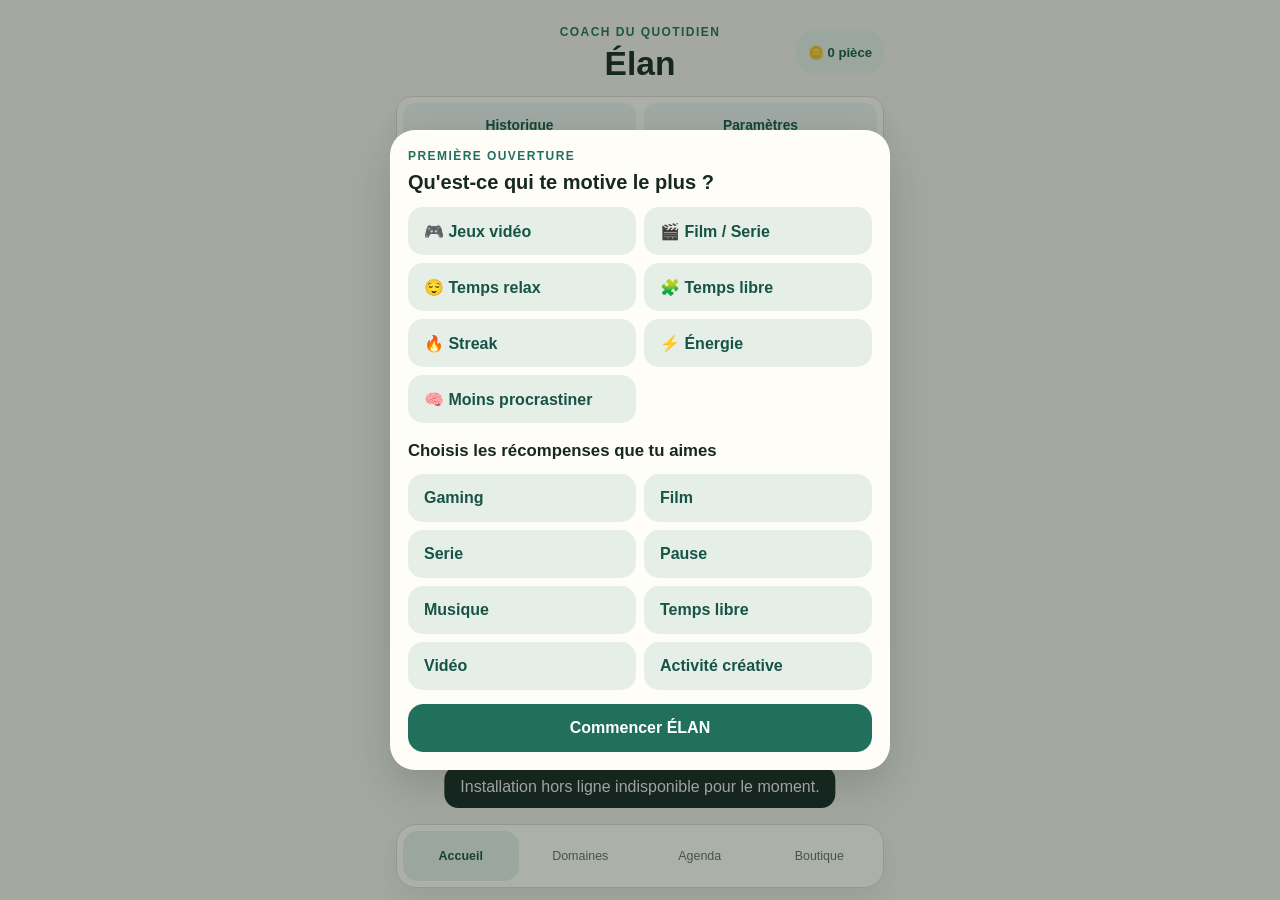
==== index.html @ 08c3e4e4 "Add files via upload" ====
﻿<!doctype html>
<html lang="fr-CA">
  <head>
    <meta charset="UTF-8">
    <meta name="viewport" content="width=device-width, initial-scale=1, viewport-fit=cover">
    <meta name="theme-color" content="#165446">
    <title>Élan - Coach du quotidien</title>
    <link rel="manifest" href="manifest.webmanifest">
    <link rel="icon" href="icons/icon.svg" type="image/svg+xml">
    <link rel="stylesheet" href="styles.css">
    <script defer src="app.js"></script>
  </head>
  <body>
    <div class="app-shell">
      <header class="topbar">
        <div class="topbar-main">
          <div class="topbar-brand">
            <p class="eyebrow">Coach du quotidien</p>
            <h1>Élan</h1>
          </div>
          <button class="calm-badge" id="header-coin-badge" aria-label="Solde de pièces — ouvrir la boutique" data-view-button="shop">
            <span id="header-coin-balance">🪙 0</span>
          </button>
        </div>
        <nav class="top-actions" aria-label="Barre supérieure">
          <button id="checkin-button" class="top-action-button" type="button" aria-controls="checkin-panel" aria-expanded="false" onclick="if (window.elanOpenHistory) { window.elanOpenHistory(event); } else { event.preventDefault(); document.getElementById('checkin-panel').classList.remove('hidden'); this.setAttribute('aria-expanded', 'true'); }">Historique</button>
          <button class="top-action-button" data-view-button="settings" type="button">Paramètres</button>
        </nav>
      </header>

      <main>
        <section id="view-home" class="view active" aria-labelledby="home-title">
          <article id="home-hero" class="hero action-hero">
            <p class="step">Accès rapide</p>
            <h2 id="home-title">Urgence mentale</h2>
            <button id="next-action" class="primary action-button">Urgence mentale</button>
            <button id="choose-domain-button" class="hero-link">Personnaliser doucement</button>
          </article>

          <article id="emergency-card" class="emergency-card hidden" aria-live="polite">
            <p class="step">Mode secours</p>
            <h2 id="emergency-action">Prends 3 grandes respirations</h2>
            <button id="emergency-done" class="primary action-button">C'est fait</button>
            <button id="emergency-other" class="text-button">Autre action</button>
          </article>

          <article id="domain-choice-card" class="domain-choice-card" aria-labelledby="domain-choice-title">
            <p class="step">Choix simple</p>
            <h2 id="domain-choice-title">Que veux-tu faire ?</h2>
            <p class="muted">Choisis un domaine</p>
            <div class="domain-choice-grid">
              <button data-open-domain="house">🏠 Maison</button>
              <button data-open-domain="training">🏃 Entraînement</button>
              <button data-open-domain="budget">💵 Budget</button>
            </div>
          </article>

          <article id="selected-domain-card" class="selected-domain-card hidden" aria-live="polite">
            <div class="card-header">
              <div>
                <p class="step">Missions</p>
                <h2 id="selected-domain-title">Domaine</h2>
              </div>
              <button id="close-selected-domain" class="domain-back-button" type="button">← Domaines</button>
            </div>
            <p id="selected-domain-subtitle" class="muted">Choisis une action.</p>

            <div id="selected-section" class="hidden">
              <p class="domain-section-label">✓ Objectifs sélectionnés</p>
              <div id="selected-domain-missions" class="task-list selected-missions-list"></div>
            </div>

            <div id="suggestions-section">
              <p class="domain-section-label" id="suggestions-label">💡 Suggestions</p>
              <div id="domain-suggestions" class="suggestions-list"></div>
              <p id="suggestions-empty-state" class="suggestions-empty hidden">Tous les objectifs sont sélectionnés !</p>
            </div>

            <button id="add-selected-goal" class="add-small hidden" type="button">+ Ajouter un objectif</button>
            <div id="goal-selection-inline" class="goal-selection-inline hidden" aria-live="polite">
              <p id="goal-selection-inline-summary" class="goal-selection-summary">0 objectif sélectionné</p>
              <button id="start-goal-queue-inline" class="primary" type="button">Commencer la série</button>
            </div>
            <div id="domain-completed-panel" class="domain-completed-panel hidden" aria-live="polite">
              <p class="domain-completed-icon" aria-hidden="true">✓</p>
              <p class="domain-completed-msg" id="domain-completed-msg">Bravo, domaine complété pour maintenant.</p>
              <div class="domain-completed-actions">
                <button id="domain-restart" class="secondary" type="button">Recommencer ce domaine</button>
                <button id="domain-change" class="primary" type="button">Choisir un autre domaine</button>
              </div>
            </div>
          </article>

          <article id="checkin-history-card" class="checkin-history-card hidden" aria-live="polite">
            <div class="card-header">
              <div>
                <p class="step">Check-ins</p>
                <h2>Petit fil de journée</h2>
              </div>
              <span id="checkin-stats" class="small-muted">0 aujourd'hui</span>
            </div>
            <div id="checkin-history" class="checkin-history"></div>
          </article>
        </section>

        <section id="view-domains" class="view" aria-labelledby="domains-title">
          <div class="section-heading">
            <p class="step">Domaines</p>
            <h2 id="domains-title">Choisis ton besoin</h2>
          </div>
          <div class="domain-grid">
            <button type="button" class="domain-tile domain-house" data-open-domain="house" aria-controls="domain-house"><strong>Maison</strong><span>Soulagement</span><em id="count-house">À commencer</em><span class="domain-meter"><i id="progress-house"></i></span></button>
            <button type="button" class="domain-tile domain-training" data-open-domain="training" aria-controls="domain-training"><strong>Entraînement</strong><span>Séance guidée</span><em>Type + niveau</em><span class="domain-meter"><i></i></span></button>
            <button type="button" class="domain-tile domain-budget" data-open-domain="budget" aria-controls="domain-budget"><strong>Budget</strong><span>Prévision simple</span><em>Agenda financier</em><span class="domain-meter"><i></i></span></button>
          </div>

          <article id="domain-house" class="card domain-panel domain-immersive domain-immersive-house hidden">
            <div class="card-header immersive-header"><h2>🏠 Maison</h2><button class="text-button" data-close-domain>Accueil</button></div>
            <section class="house-hero" aria-labelledby="house-hero-title">
              <p class="step">Coach d'entretien</p>
              <h3 id="house-hero-title">Choisis une pièce</h3>
            </section>
            <section id="house-quick-mission" class="house-quick-mission" aria-labelledby="house-quick-title">
              <div class="card-header compact-header">
                <div>
                  <p class="step">Raccourci</p>
                  <h3 id="house-quick-title">⚡ Mission rapide disponible</h3>
                </div>
                <strong id="house-quick-reward">+0</strong>
              </div>
              <div id="house-quick-list" class="house-quick-list"></div>
              <button id="house-start-quick" class="primary wide" type="button">Commencer</button>
            </section>
            <section id="house-room-overview">
              <p class="domain-section-label">Pièces</p>
              <div id="house-room-grid" class="house-room-grid"></div>
            </section>
            <section id="house-room-detail" class="house-room-detail hidden" aria-live="polite">
              <div class="card-header">
                <div>
                  <p class="step">Pièce sélectionnée</p>
                  <h3 id="house-room-title">Cuisine</h3>
                </div>
                <button id="house-back-rooms" class="text-button domain-return-button" type="button">🏠 Maison</button>
              </div>
              <p class="domain-section-label">Disponibles maintenant</p>
              <div id="house-task-list" class="house-task-list"></div>
              <div id="house-selected-summary" class="house-selected-summary hidden">
                <p class="house-series-kicker">🎯 Série en préparation</p>
                <div id="house-selected-list" class="house-selected-list"></div>
                <p><strong id="house-selected-count">0 objectif sélectionné</strong></p>
                <p class="house-selected-details"><span id="house-selected-duration">⏱ 0 min</span><span id="house-selected-reward">💰 +0 jetons</span></p>
                <button id="house-start-selected" class="primary wide" type="button">Commencer la série</button>
              </div>
              <div id="house-completed-section" class="house-completed-section hidden">
                <p class="domain-section-label">Disponibles plus tard</p>
                <div id="house-completed-list" class="house-completed-list"></div>
              </div>
              <button id="open-house-task-form" class="secondary wide add-domain-action" type="button">+ Ajouter une tâche</button>
            </section>
            <section id="house-active-mission" class="house-active-mission hidden" aria-live="polite">
              <p id="house-active-step" class="step">Mission active</p>
              <h3 id="house-active-task-name">Faire la vaisselle</h3>
              <p id="house-active-task-room" class="small-muted">Cuisine</p>
              <p id="house-active-task-reward" class="house-active-reward">+5 jetons</p>
              <p id="house-active-task-meta" class="house-active-meta">⏱ 2 min · ⭐ Facile</p>
              <div class="house-mission-timer" aria-label="Timer de mission">
                <span id="house-timer-status">Mission en cours</span>
                <strong id="house-timer-display">02:00</strong>
                <i class="house-timer-track" aria-hidden="true"><b id="house-timer-progress"></b></i>
              </div>
              <div class="button-row">
                <button id="house-complete-task" class="primary" type="button">Terminé</button>
                <button id="house-skip-task" class="secondary" type="button">Passer</button>
                <button id="house-cancel-task" class="secondary" type="button">✕ Quitter la série</button>
              </div>
            </section>
          </article>

          <article id="domain-training" class="card domain-panel domain-immersive domain-immersive-training training-panel hidden">
            <div class="card-header immersive-header"><h2>💪 Entraînement</h2><button class="text-button" data-close-domain>Accueil</button></div>
            <section class="training-hero" aria-labelledby="training-hero-title">
              <p class="step">Coach sportif</p>
              <h3 id="training-hero-title">Que veux-tu améliorer aujourd'hui ?</h3>
            </section>

            <section class="training-fast-session" aria-labelledby="training-fast-title">
              <div class="card-header compact-header">
                <div>
                  <p class="step">Raccourci</p>
                  <h3 id="training-fast-title">⚡ Séance rapide</h3>
                </div>
                <strong>+5</strong>
              </div>
              <p><span>10 minutes</span><strong>+5 jetons</strong></p>
              <button id="training-start-fast" class="primary wide" type="button">Commencer</button>
            </section>

            <section id="training-overview" class="training-overview" aria-labelledby="training-overview-title">
              <p id="training-overview-title" class="domain-section-label">Choix principal</p>
              <div id="training-type-cards" class="training-type-cards"></div>
            </section>

            <div id="training-quick-builder" class="training-builder hidden">
              <div class="training-control">
                <div class="card-header compact-header">
                  <div>
                    <p class="domain-section-label">Niveau</p>
                    <h3 id="training-selected-type-title">Cardio</h3>
                  </div>
                  <button id="training-back-overview" class="text-button domain-return-button" type="button">💪 Entraînement</button>
                </div>
                <div class="training-choice-row training-level-cards" role="group" aria-label="Niveau d'entraînement">
                  <button type="button" data-training-level="beginner">🟢 Débutant</button>
                  <button type="button" data-training-level="intermediate">🟡 Intermédiaire</button>
                  <button type="button" data-training-level="advanced">🔴 Avancé</button>
                </div>
              </div>
            </div>

            <section id="training-custom-builder" class="training-custom-builder hidden" aria-labelledby="training-custom-title">
              <p id="training-custom-title" class="domain-section-label">Ton programme</p>
              <div class="training-custom-form">
                <input id="training-custom-name" type="text" placeholder="Nom de l'exercice" autocomplete="off">
                <input id="training-custom-amount" type="text" placeholder="Ex. 10 répétitions ou 45 s" autocomplete="off">
                <button id="add-training-exercise" class="secondary" type="button">Ajouter</button>
              </div>
              <ol id="training-custom-list" class="training-custom-list"></ol>
              <p class="small-muted">Ajoute au moins un exercice. L'ordre de la liste sera l'ordre de ta séance.</p>
            </section>

            <section id="training-program-card" class="training-program-card" aria-labelledby="training-program-title">
              <div class="card-header">
                <div>
                  <p class="step">Programme</p>
                  <h3 id="training-program-title">Cardio débutant</h3>
                </div>
                <span id="training-intensity" class="training-badge">Douce</span>
              </div>
              <section id="training-active-step" class="training-active-step hidden" aria-live="polite" tabindex="-1">
                <p id="training-step-count" class="goal-queue-active-step">Exercice 1/3</p>
                <h4 id="training-current-step">Marche tranquille</h4>
                <p id="training-remaining-steps" class="training-remaining-steps">Étapes restantes : 2</p>
                <div id="training-step-timer" class="training-step-timer hidden" aria-live="polite">
                  <span>Temps restant :</span>
                  <strong id="training-timer-display">00:00</strong>
                  <p id="training-timer-status" class="small-muted"></p>
                </div>
                <p id="training-current-amount" class="training-current-amount">5 min</p>
                <div class="training-progress-track" aria-hidden="true"><i id="training-progress-fill"></i></div>
                <div class="training-session-actions">
                  <button id="complete-training-step" class="primary" type="button">Terminé</button>
                  <button id="skip-training-step" class="secondary" type="button">Passer</button>
                  <button id="stop-training-session" class="secondary" type="button">✕ Quitter la séance</button>
                </div>
              </section>
              <section id="training-countdown-screen" class="training-countdown-screen hidden" aria-live="assertive">
                <p id="training-countdown-step" class="goal-queue-active-step">Exercice 1/3</p>
                <h4 id="training-countdown-name">Exercice</h4>
                <p id="training-countdown-amount" class="training-current-amount">30 secondes</p>
                <div id="training-countdown-motion" class="training-motion training-motion-cardio" aria-hidden="true">
                  <span id="training-countdown-icon" class="training-motion-icon">⚡</span>
                </div>
                <strong id="training-countdown-display">3</strong>
              </section>
              <div id="training-session-status" class="training-session-status hidden" aria-live="polite">Séance lancée. Une étape à la fois.</div>
              <ul id="training-steps" class="training-steps"></ul>
              <div class="training-meta">
                <p><span>Durée estimée</span><strong id="training-duration">10-12 min</strong></p>
                <p><span>Intensité</span><strong id="training-intensity-text">Douce</strong></p>
              </div>
              <p id="training-note" class="small-muted">Commence petit. Tu peux ralentir ou arrêter si ton corps te le demande.</p>
              <section id="training-complete-panel" class="training-complete-panel hidden" aria-live="polite" aria-modal="true" role="dialog" tabindex="-1">
                <div class="training-complete-card">
                  <p class="domain-completed-icon training-complete-icon" aria-hidden="true">🎉</p>
                  <h4>Séance terminée</h4>
                  <p id="training-complete-program" class="small-muted">Programme</p>
                  <div id="training-complete-reward" class="training-complete-reward" aria-label="Jetons gagnés"></div>
                  <div class="button-row training-complete-actions">
                    <button id="training-complete-continue" class="primary" type="button">Continuer</button>
                    <button id="training-complete-shop" class="secondary" type="button">Boutique</button>
                  </div>
                </div>
              </section>
              <div class="button-row">
                <button id="start-training-session" class="primary" type="button">Commencer</button>
                <button id="reset-training-session" class="secondary" type="button">Changer</button>
              </div>
            </section>
          </article>

          <article id="domain-budget" class="card domain-panel budget-panel hidden">
            <div class="card-header"><h2>Budget</h2><button class="text-button" data-close-domain type="button">Changer</button></div>
            <p class="muted">Planificateur financier relié à ton agenda.</p>

            <section class="budget-summary-grid" aria-label="Résumé du budget">
              <div class="budget-summary-card">
                <span>Entrées prévues ce mois-ci</span>
                <strong id="budget-month-income">0 $</strong>
              </div>
              <div class="budget-summary-card">
                <span>Sorties prévues ce mois-ci</span>
                <strong id="budget-month-payments">0 $</strong>
              </div>
              <div class="budget-summary-card">
                <span>Événements à venir</span>
                <strong id="budget-upcoming-count">0</strong>
              </div>
            </section>

            <section class="budget-section">
              <div class="card-header compact-header">
                <h3>Revenus prévus</h3>
              </div>
              <div class="budget-form">
                <input id="budget-income-name" type="text" maxlength="60" placeholder="Nom du revenu">
                <input id="budget-income-amount" type="number" min="0" step="0.01" inputmode="decimal" placeholder="Montant">
                <input id="budget-income-date" type="date">
                <select id="budget-income-repeat" aria-label="Récurrence du revenu">
                  <option value="">Unique</option>
                  <option value="weekly">Hebdomadaire</option>
                  <option value="biweekly">Aux 2 semaines</option>
                  <option value="monthly">Mensuel</option>
                </select>
                <button id="budget-add-income" class="primary" type="button">Ajouter revenu</button>
              </div>
              <div id="budget-income-list" class="budget-list"></div>
            </section>

            <section class="budget-section">
              <div class="card-header compact-header">
                <h3>Paiements prévus</h3>
              </div>
              <div class="budget-form">
                <input id="budget-payment-name" type="text" maxlength="60" placeholder="Nom du paiement">
                <input id="budget-payment-amount" type="number" min="0" step="0.01" inputmode="decimal" placeholder="Montant">
                <input id="budget-payment-date" type="date">
                <select id="budget-payment-repeat" aria-label="Récurrence du paiement">
                  <option value="">Unique</option>
                  <option value="weekly">Hebdomadaire</option>
                  <option value="biweekly">Aux 2 semaines</option>
                  <option value="monthly">Mensuel</option>
                </select>
                <button id="budget-add-payment" class="primary" type="button">Ajouter paiement</button>
              </div>
              <div id="budget-payment-list" class="budget-list"></div>
            </section>

            <section class="budget-section">
              <div class="card-header compact-header">
                <h3>Objectifs financiers</h3>
                <span class="small-muted">Future évolution</span>
              </div>
            </section>

            <section class="budget-section">
              <div class="card-header compact-header">
                <h3>À venir</h3>
                <span class="small-muted">30 prochains jours</span>
              </div>
              <div id="budget-upcoming-list" class="budget-list"></div>
            </section>
          </article>

        </section>

        <section id="view-agenda" class="view" aria-labelledby="agenda-title">
          <div class="section-heading">
            <p class="step">Calendrier doux</p>
            <h2 id="agenda-title">Agenda</h2>
          </div>

          <article class="card agenda-month-card">
            <div class="card-header">
              <div>
                <p class="step">Mois</p>
                <h2 id="agenda-month-label">Ce mois-ci</h2>
              </div>
              <button id="agenda-today" class="secondary" type="button">Aujourd'hui</button>
            </div>
            <div class="agenda-month-controls">
              <button id="agenda-prev-month" class="text-button" type="button">Mois avant</button>
              <input id="agenda-date" type="date">
              <button id="agenda-next-month" class="text-button" type="button">Mois après</button>
            </div>
            <div class="agenda-weekdays" aria-hidden="true">
              <span>L</span><span>M</span><span>M</span><span>J</span><span>V</span><span>S</span><span>D</span>
            </div>
            <div id="agenda-calendar" class="agenda-calendar" aria-label="Calendrier du mois"></div>
          </article>

          <article class="card">
            <div class="card-header">
              <div>
                <p class="step">Planification</p>
                <h2 id="agenda-planning-title">Aujourd'hui</h2>
              </div>
              <span id="agenda-planning-count" class="small-muted">0 événement</span>
            </div>
            <div class="agenda-view-tabs" role="tablist" aria-label="Vue agenda">
              <button class="agenda-view-tab" type="button" data-agenda-view="today">Aujourd'hui</button>
              <button class="agenda-view-tab" type="button" data-agenda-view="week">Semaine</button>
              <button class="agenda-view-tab" type="button" data-agenda-view="next30">30 prochains jours</button>
            </div>
            <div id="agenda-planning-list" class="agenda-planning-list"></div>
          </article>

          <article id="agenda-form-card" class="card agenda-card hidden">
            <div class="card-header">
              <h2>Ajouter</h2>
              <button id="close-agenda-form" class="text-button" type="button">Fermer</button>
            </div>
            <p class="small-muted">Une chose claire suffit.</p>
            <div class="agenda-form">
              <label>
                Type
                <select id="agenda-type">
                  <option value="Finance">Finance</option>
                </select>
              </label>
              <label>
                Titre
                <input id="agenda-text" type="text" maxlength="90" placeholder="Ex.: paiement, paie, assurance">
              </label>
              <label>
                Heure optionnelle
                <input id="agenda-time" type="time">
              </label>
              <label>
                Rappel
                <select id="agenda-reminder">
                  <option value="none">Aucun rappel</option>
                  <option value="0">À l'heure exacte</option>
                  <option value="5">5 minutes avant</option>
                  <option value="15">15 minutes avant</option>
                  <option value="30">30 minutes avant</option>
                  <option value="60">1 heure avant</option>
                </select>
              </label>
              <label>
                Récurrence
                <select id="agenda-repeat">
                  <option value="">Unique</option>
                  <option value="weekly">Hebdomadaire</option>
                  <option value="biweekly">Aux 2 semaines</option>
                  <option value="monthly">Mensuel</option>
                </select>
              </label>
              <button id="save-agenda-item" class="primary wide" type="button">Ajouter à l'agenda</button>
            </div>
            <p class="small-muted">Les rappels fonctionnent quand ÉLAN reste ouvert.</p>
          </article>

          <button id="open-agenda-form" class="agenda-fab" type="button" aria-label="Ajouter un événement">+</button>
        </section>

        <section id="view-shop" class="view" aria-labelledby="shop-title">
          <div class="section-heading">
            <p class="step">Récompenses</p>
            <h2 id="shop-title">Boutique</h2>
          </div>
          <article class="card shop-balance-card">
            <p class="step">Monnaie virtuelle</p>
            <h2 id="coin-balance">0 pièces</h2>
            <p class="small-muted">Aucune dépense réelle. Tes pièces servent seulement à débloquer des pauses.</p>
          </article>

          <article id="active-reward-panel" class="card active-reward-card hidden">
            <p class="step">En cours</p>
            <h2 id="active-reward-name">—</h2>
            <p id="active-reward-time" class="active-reward-time">00:00</p>
            <button id="stop-active-reward" class="secondary wide" type="button">Terminer</button>
          </article>

          <article id="purchased-rewards-section" class="card hidden">
            <h2>Mes récompenses</h2>
            <p class="small-muted">Prêtes à utiliser quand tu veux.</p>
            <div id="purchased-rewards-list" class="shop-list"></div>
          </article>

          <article class="card">
            <h2>Boutique</h2>
            <p class="small-muted">Choisis une récompense qui te motive vraiment, sans nuire à ton budget.</p>
            <div id="shop-rewards" class="shop-list"></div>
          </article>

          <article class="card shop-add-card">
            <h2>Ajouter une récompense</h2>
            <p class="small-muted">Ex.: Pause, Vidéo, Activité créative.</p>
            <button id="open-shop-reward-form" class="secondary wide add-domain-action" type="button">+ Ajouter une récompense</button>
          </article>

          <section id="shop-reward-form-screen" class="domain-form-screen hidden" aria-live="polite" role="dialog" aria-modal="true" aria-labelledby="shop-reward-form-title" tabindex="-1">
            <article class="domain-form-card">
              <p class="step">Boutique</p>
              <h2 id="shop-reward-form-title">🎁 Nouvelle récompense</h2>
            <label class="idea-label">
              <span>Nom de la récompense</span>
              <input id="shop-reward-input" type="text" maxlength="80" placeholder="Ex.: café spécial">
            </label>
            <label class="idea-label">
              <span>Catégorie</span>
              <select id="shop-reward-category">
                <option value="Detente">Détente</option>
                <option value="Loisirs">Loisirs</option>
                <option value="Divertissement">Divertissement</option>
                <option value="Calme">Calme</option>
                <option value="Bonus">Bonus</option>
              </select>
            </label>
            <label class="idea-label">
              <span>Type</span>
              <select id="shop-reward-type">
                <option value="timer">Avec timer</option>
                <option value="free">Libre</option>
              </select>
            </label>
            <label class="idea-label">
              <span>Durée</span>
              <input id="shop-reward-minutes" type="number" min="1" max="180" value="20">
            </label>
            <label class="idea-label">
              <span>Coût en jetons</span>
              <input id="shop-reward-cost" type="number" min="1" max="500" value="20">
            </label>
              <div class="domain-form-actions">
                <button id="save-shop-reward" class="primary wide" type="button">Ajouter</button>
                <button id="cancel-shop-reward-form" class="secondary wide" type="button">Annuler</button>
              </div>
            </article>
          </section>
        </section>

        <section id="view-settings" class="view" aria-labelledby="settings-title">
          <div class="section-heading">
            <p class="step">Paramètres</p>
            <h2 id="settings-title">Réglages simples</h2>
          </div>
          <article class="card">
            <h2>Notifications</h2>
            <p id="notification-status" class="status-box">Notifications non vérifiées.</p>
            <label class="switch-line">
              <input id="notify-important" type="checkbox">
              <span>Rappels importants</span>
            </label>
            <label class="switch-line">
              <input id="notify-summary" type="checkbox">
              <span>Résumé quotidien</span>
            </label>
            <div class="button-row">
              <button id="enable-notifications" class="primary">Autoriser</button>
              <button id="test-notification" class="secondary">Tester</button>
            </div>
            <p class="small-muted">Les rappels fonctionnent quand ÉLAN reste ouvert.</p>
          </article>

          <article class="card">
            <h2>Installation</h2>
            <p id="install-status" class="status-box">Vérification de l'installation.</p>
            <button id="settings-install-button" class="secondary wide">Ajouter ÉLAN à l'écran d'accueil</button>
            <p id="install-help" class="small-muted">Si le bouton ne fonctionne pas, ouvre le menu Chrome ⋮ puis choisis “Ajouter à l'écran d'accueil”.</p>
          </article>

          <article class="card">
            <h2>Suggestions & idées</h2>
            <p class="small-muted">Idées, commentaires, bugs ou suggestions. Aucun point ici.</p>
            <label class="idea-label">
              <span>Écrire une note</span>
              <textarea id="ideas-input" rows="4" maxlength="500" placeholder="Ex.: ce qui bloque, ce qui aide, une idée à tester"></textarea>
            </label>
            <button id="save-idea" class="secondary wide">Garder cette idée</button>
            <div id="ideas-list" class="idea-list hidden"></div>
          </article>

          <article class="card">
            <h2>Recompenses</h2>
            <p class="small-muted">Ajoute ce qui te fait du bien. Pas d'achat, pas de pression.</p>
            <label class="idea-label">
              <span>Nouvelle recompense</span>
              <input id="reward-input" type="text" maxlength="80" placeholder="Ex.: Musique, Pause, Serie">
            </label>
            <button id="save-reward" class="secondary wide">Ajouter une recompense</button>
            <div id="rewards-list" class="idea-list hidden"></div>
          </article>

          <article class="card version-card">
            <h2>À propos</h2>
            <p class="version-line">
              <strong id="app-version">Version : v0.12.1</strong>
              <span id="app-updated" class="muted">Dernière mise à jour : 2026-05-27</span>
            </p>
            <p class="small-muted version-heading">Nouveautés</p>
            <ul id="app-changes" class="version-changes">
              <li>Domaine Travail retire</li>
            </ul>
          </article>

          <article class="card">
            <button id="reset-data" class="danger-button">Effacer mes données locales</button>
          </article>
        </section>
      </main>

      <nav class="bottom-nav" aria-label="Navigation principale">
        <button class="active" data-view-button="home">Accueil</button>
        <button data-view-button="domains">Domaines</button>
        <button data-view-button="agenda">Agenda</button>
        <button data-view-button="shop">Boutique</button>
      </nav>
    </div>
    <section id="checkin-panel" class="checkin-panel hidden" aria-live="polite">
      <article class="checkin-card">
        <div class="card-header">
          <div>
            <p class="step">Mes victoires</p>
            <h2>Historique</h2>
          </div>
          <button id="close-checkin" class="text-button" type="button">Fermer</button>
        </div>
        <div id="history-list" class="history-list"></div>
      </article>
    </section>
    <section id="goal-selection-dock" class="goal-selection-dock hidden" aria-live="polite">
      <p id="goal-selection-dock-summary" class="goal-selection-summary">0 objectif sélectionné</p>
      <button id="start-goal-queue" class="primary" type="button">Commencer la série</button>
    </section>
    <section id="goal-queue-active-bar" class="goal-queue-active-bar hidden" aria-live="polite">
      <div class="goal-queue-active-copy">
        <p id="goal-queue-active-step" class="goal-queue-active-step">Étape 1 / 1</p>
        <p id="goal-queue-active-label" class="goal-queue-active-label">Objectif</p>
        <div class="goal-queue-progress-track" aria-hidden="true"><i id="goal-queue-progress-fill"></i></div>
      </div>
      <div class="goal-queue-active-actions">
        <button id="skip-goal" class="secondary" type="button">Passer</button>
        <button id="stop-goal-queue" class="secondary" type="button">Arrêter</button>
      </div>
    </section>
    <section id="install-invite" class="install-invite hidden" aria-live="polite">
      <article class="install-card">
        <div>
          <p class="step">Installation</p>
          <h2>Veux-tu ajouter ÉLAN à ton écran d'accueil ?</h2>
          <p class="small-muted">Plus facile à ouvrir quand tu veux démarrer vite.</p>
        </div>
        <div class="button-row">
          <button id="install-yes" class="primary">Oui, ajouter</button>
          <button id="install-later" class="secondary">Pas maintenant</button>
        </div>
      </article>
    </section>
    <section id="onboarding" class="onboarding hidden" aria-labelledby="onboarding-title" role="dialog" aria-modal="true">
      <article class="onboarding-card">
        <p class="step">Première ouverture</p>
        <h2 id="onboarding-title">Qu'est-ce qui te motive le plus ?</h2>
        <div class="choice-grid" role="group" aria-label="Motivation principale">
          <button data-motivation="Jeux vidéo">🎮 Jeux vidéo</button>
          <button data-motivation="Film / Serie">🎬 Film / Serie</button>
          <button data-motivation="Temps relax">😌 Temps relax</button>
          <button data-motivation="Temps libre">🧩 Temps libre</button>
          <button data-motivation="Streak">🔥 Streak</button>
          <button data-motivation="Énergie">⚡ Énergie</button>
          <button data-motivation="Moins procrastiner">🧠 Moins procrastiner</button>
        </div>

        <h2 class="onboarding-subtitle">Choisis les récompenses que tu aimes</h2>
        <div class="reward-grid" role="group" aria-label="Récompenses préférées">
          <button data-reward="Gaming">Gaming</button>
          <button data-reward="Film">Film</button>
          <button data-reward="Serie">Serie</button>
          <button data-reward="Pause">Pause</button>
          <button data-reward="Musique">Musique</button>
          <button data-reward="Temps libre">Temps libre</button>
          <button data-reward="Vidéo">Vidéo</button>
          <button data-reward="Activité créative">Activité créative</button>
        </div>
        <button id="finish-onboarding" class="primary wide">Commencer ÉLAN</button>
      </article>
    </section>
    <section id="challenge-panel" class="challenge-panel hidden" aria-live="polite">
      <article class="challenge-card">
        <div>
          <p class="step">Défi en cours</p>
          <h2 id="challenge-title">Défi</h2>
        </div>
        <div id="challenge-progress" class="challenge-progress" aria-hidden="true">
          <strong id="challenge-time">08:00</strong>
        </div>
        <p id="challenge-message" class="small-muted">Choisis ta durée, puis démarre doucement.</p>
        <div id="challenge-durations" class="duration-grid" role="group" aria-label="Durée du défi"></div>
        <div class="button-row">
          <button id="start-challenge" class="primary">Je suis prêt</button>
          <button id="finish-challenge" class="primary hidden">Défi terminé</button>
          <button id="cancel-challenge" class="secondary">Annuler</button>
        </div>
      </article>
    </section>
    <section id="series-complete-overlay" class="series-complete-overlay hidden" aria-live="polite" role="dialog" aria-modal="true" aria-labelledby="series-complete-title">
      <article class="series-complete-card">
        <div class="series-complete-icon" aria-hidden="true">✓</div>
        <p class="step">Domaine terminé</p>
        <h2 id="series-complete-title">Bravo !</h2>
        <p id="series-complete-summary" class="series-complete-summary"></p>
        <div class="series-complete-coins" id="series-complete-coins" aria-label="Pièces gagnées"></div>
        <div class="button-row series-complete-actions">
          <button id="series-complete-close" class="primary" type="button">Continuer</button>
          <button id="series-complete-shop" class="secondary" type="button">Aller à la boutique</button>
          <button id="series-complete-finish" class="secondary" type="button">Terminer</button>
        </div>
      </article>
    </section>
    <section id="house-complete-modal" class="house-complete-modal hidden" aria-live="polite" role="dialog" aria-modal="true" aria-labelledby="house-complete-title" tabindex="-1">
      <article class="house-complete-card">
        <div class="house-complete-icon" aria-hidden="true">🎉</div>
        <h2 id="house-complete-title">Série terminée</h2>
        <p id="house-complete-task-name" class="house-complete-task-name">Objectifs complétés</p>
        <div id="house-complete-reward" class="house-complete-reward">+5 jetons gagnés</div>
        <button id="house-complete-continue" class="primary" type="button">Continuer</button>
      </article>
    </section>
    <section id="house-task-form-screen" class="domain-form-screen hidden" aria-live="polite" role="dialog" aria-modal="true" aria-labelledby="house-task-form-title" tabindex="-1">
      <article class="domain-form-card">
        <p class="step">Maison</p>
        <h2 id="house-task-form-title">🏠 Nouvelle tâche</h2>
        <label class="idea-label">
          <span>Nom de la tâche</span>
          <input id="house-task-name" type="text" maxlength="80" placeholder="Ex.: Nettoyer une tablette">
        </label>
        <label class="idea-label">
          <span>Pièce</span>
          <select id="house-task-room"></select>
        </label>
        <label class="idea-label">
          <span>Fréquence</span>
          <select id="house-task-frequency">
            <option value="1">Chaque jour</option>
            <option value="3">Tous les 3 jours</option>
            <option value="7">Chaque semaine</option>
            <option value="14">Aux 2 semaines</option>
            <option value="30">Chaque mois</option>
            <option value="60">Aux 2 mois</option>
          </select>
        </label>
        <label class="idea-label">
          <span>Récompense en jetons</span>
          <input id="house-task-reward" type="number" min="1" max="50" value="5">
        </label>
        <label class="idea-label">
          <span>Durée estimée</span>
          <input id="house-task-duration" type="number" min="1" max="180" value="5">
        </label>
        <div class="domain-form-actions">
          <button id="save-house-task" class="primary wide" type="button">Ajouter</button>
          <button id="cancel-house-task-form" class="secondary wide" type="button">Annuler</button>
        </div>
      </article>
    </section>
    <div id="toast" class="toast hidden" role="status" aria-live="polite"></div>
  </body>
</html>
---- styles.css ----
:root {
  --bg: #f4f1e9;
  --surface: #fffdf8;
  --soft: #e6eee8;
  --ink: #172721;
  --muted: #5f6d65;
  --brand: #165446;
  --brand-light: #21705e;
  --accent: #f4ae4a;
  --border: #ded8cd;
  --danger: #9a3e34;
  --shadow: 0 10px 28px rgba(23, 39, 33, 0.08);
  --bottom-nav-height: 66px;
  --goal-selection-dock-height: 66px;
  --goal-active-bar-height: 76px;
  --fixed-bar-gap: 12px;
  font-family: "Segoe UI", Arial, sans-serif;
}

* { box-sizing: border-box; }

body {
  background: var(--bg);
  color: var(--ink);
  margin: 0;
}

button, input, select { font: inherit; }

button {
  background: var(--surface);
  border: 1px solid var(--border);
  border-radius: 15px;
  color: var(--ink);
  cursor: pointer;
  min-height: 48px;
  padding: 12px 15px;
}

button:active { transform: scale(0.98); }

.app-shell {
  margin: 0 auto;
  max-width: 520px;
  min-height: 100dvh;
  padding: max(20px, env(safe-area-inset-top)) 16px calc(88px + env(safe-area-inset-bottom));
}

.topbar {
  display: grid;
  gap: 12px;
  margin-bottom: 18px;
}

.topbar-main {
  align-items: center;
  display: grid;
  grid-template-columns: 1fr auto 1fr;
  min-height: 64px;
}

.topbar-brand {
  grid-column: 2;
  text-align: center;
}

.top-actions {
  background: rgba(255, 253, 248, 0.94);
  border: 1px solid var(--border);
  border-radius: 16px;
  box-shadow: 0 8px 22px rgba(23, 39, 33, 0.06);
  display: grid;
  gap: 8px;
  grid-template-columns: repeat(2, minmax(0, 1fr));
  padding: 6px;
}

.top-action-button {
  background: rgba(230, 238, 232, 0.72);
  border: 0;
  border-radius: 12px;
  color: var(--brand);
  font-size: 0.86rem;
  font-weight: 700;
  line-height: 1.15;
  min-height: 46px;
  min-width: 0;
  padding: 10px 8px;
  text-align: center;
}

.top-action-button.active {
  background: var(--brand);
  color: white;
}

.eyebrow, .step {
  color: var(--brand-light);
  font-size: 0.75rem;
  font-weight: 700;
  letter-spacing: 0.12em;
  margin: 0 0 6px;
  text-transform: uppercase;
}

h1 {
  font-size: 2.1rem;
  line-height: 1;
  margin: 0;
}

h2 {
  font-size: 1.25rem;
  line-height: 1.25;
  margin: 0 0 12px;
}

p { line-height: 1.4; }
.muted, .small-muted { color: var(--muted); }
.small-muted { font-size: 0.9rem; }
.hidden { display: none !important; }

.calm-badge {
  align-items: center;
  background: var(--soft);
  border: none;
  border-radius: 18px;
  color: var(--brand);
  cursor: pointer;
  display: flex;
  font-size: .82rem;
  font-weight: 700;
  grid-column: 3;
  justify-self: end;
  min-height: 42px;
  padding: 8px 12px;
}

.view { display: none; }
.view.active { display: block; animation: appear 180ms ease; }

@keyframes appear {
  from { opacity: 0; transform: translateY(4px); }
  to { opacity: 1; transform: translateY(0); }
}

.hero {
  background: var(--brand);
  border-radius: 25px;
  color: white;
  margin-bottom: 14px;
  padding: 22px 18px;
}

.hero .step { color: #ffd181; }
.hero h2 { color: white; margin-bottom: 18px; }

.action-hero h2 {
  font-size: 1.38rem;
  margin-bottom: 18px;
}

.action-title {
  color: white;
  font-size: 1.2rem;
  font-weight: 700;
  margin: 0 0 6px;
}

.action-copy {
  color: #d6e6e0;
  margin: 0 0 17px;
}

.action-button {
  background: var(--accent);
  border-color: var(--accent);
  color: var(--ink);
  font-size: 1.04rem;
  min-height: 56px;
  width: 100%;
}

.hero-link {
  background: transparent;
  border: 0;
  color: #d6e6e0;
  font-size: .92rem;
  margin-top: 8px;
  min-height: 42px;
  width: 100%;
}

.domain-choice-card,
.selected-domain-card {
  --domain: var(--brand-light);
  --domain-soft: var(--soft);
  background: var(--surface);
  border: 1px solid var(--border);
  border-radius: 22px;
  box-shadow: 0 8px 22px rgba(23, 39, 33, 0.06);
  margin: 13px 0;
  padding: 17px;
}

.domain-choice-card h2 {
  margin-bottom: 4px;
}

.domain-choice-grid {
  display: grid;
  gap: 10px;
  grid-template-columns: 1fr 1fr;
  margin-top: 14px;
}

.domain-choice-grid button {
  align-items: center;
  background: var(--domain-soft);
  border-color: transparent;
  color: var(--ink);
  display: flex;
  font-size: .95rem;
  font-weight: 700;
  justify-content: flex-start;
  min-height: 58px;
  text-align: left;
}

.selected-domain-card {
  border-left: 5px solid var(--brand-light);
}

.emergency-card {
  background: linear-gradient(180deg, #fbfefe 0%, var(--surface) 100%);
  border: 1px solid #cddde5;
  border-radius: 24px;
  box-shadow: var(--shadow);
  margin: 13px 0;
  padding: 18px;
}

.emergency-card h2 {
  color: #253f52;
  font-size: 1.45rem;
  line-height: 1.25;
  margin-bottom: 16px;
}

.emergency-card .text-button {
  background: transparent;
  color: #4f6f8f;
  width: 100%;
}

.selected-domain-card .task-list {
  margin-top: 12px;
}

.selected-domain-card .task-list button {
  background: var(--soft);
  border-color: transparent;
  font-weight: 650;
}

.selected-domain-card .task-list button.selected,
.task-list button.selected {
  background: var(--brand);
  color: white;
}

.house-hero {
  background: linear-gradient(135deg, #eef7f2, #fff9e8);
  border: 1px solid var(--border);
  border-radius: 20px;
  margin-top: 12px;
  padding: 16px;
}

.house-hero h3 {
  color: var(--ink);
  font-size: 1.35rem;
  line-height: 1.2;
  margin: 4px 0 0;
}

.house-quick-mission {
  align-items: center;
  background: #fff9e8;
  border: 1px solid #eadfb8;
  border-radius: 16px;
  box-shadow: none;
  display: grid;
  gap: 8px;
  grid-template-columns: 1fr auto;
  margin-top: 10px;
  padding: 10px;
}

.house-quick-mission h3 {
  color: var(--ink);
  font-size: 0.92rem;
  line-height: 1.15;
  margin: 0;
}

#house-quick-reward {
  color: var(--brand);
  font-size: 0.78rem;
  max-width: 112px;
  text-align: right;
}

.house-quick-list {
  display: none;
}

.house-quick-mission .compact-header {
  margin: 0;
  min-width: 0;
}

.house-quick-mission .step {
  font-size: 0.68rem;
}

.house-quick-mission .primary {
  border-radius: 999px;
  font-size: 0.84rem;
  min-height: 38px;
  padding: 8px 12px;
  width: auto;
}

.house-quick-list p,
.house-completed-list p {
  align-items: center;
  background: var(--surface);
  border: 1px solid var(--border);
  border-radius: 12px;
  color: var(--ink);
  display: flex;
  justify-content: space-between;
  margin: 0;
  padding: 9px 10px;
}

.house-quick-list p span {
  display: grid;
  gap: 3px;
  min-width: 0;
}

.house-quick-list p em {
  color: var(--muted);
  font-size: 0.78rem;
  font-style: normal;
  font-weight: 800;
}

.house-completed-list p {
  align-items: center;
  background: var(--surface);
  border: 1px solid var(--border);
  border-radius: 12px;
  color: var(--ink);
  display: flex;
  justify-content: space-between;
  margin: 0;
  padding: 9px 10px;
}

.house-completed-list strong {
  color: var(--brand);
}

.house-completed-list span {
  display: grid;
  gap: 3px;
}

.house-completed-list em {
  color: var(--muted);
  font-size: 0.78rem;
  font-style: normal;
  font-weight: 700;
}

.house-room-detail h3,
.house-active-mission h3 {
  color: var(--ink);
  font-size: 1.1rem;
  margin: 0;
}

.house-progress-track,
.house-room-meter {
  background: rgba(22, 84, 70, 0.14);
  border-radius: 999px;
  display: block;
  height: 8px;
  overflow: hidden;
}

.house-progress-track {
  margin: 12px 0;
}

.house-progress-track i,
.house-room-meter b {
  background: var(--brand);
  border-radius: inherit;
  display: block;
  height: 100%;
  transition: width 220ms ease;
}

.house-stats {
  display: grid;
  gap: 8px;
  grid-template-columns: repeat(3, minmax(0, 1fr));
}

.house-stats p {
  background: var(--surface);
  border: 1px solid var(--border);
  border-radius: 12px;
  margin: 0;
  padding: 10px 8px;
}

.house-stats span {
  color: var(--muted);
  display: block;
  font-size: 0.74rem;
  line-height: 1.2;
}

.house-stats strong {
  color: var(--brand);
  display: block;
  font-size: 1.1rem;
  margin-top: 4px;
}

.house-room-grid {
  display: grid;
  gap: 12px;
  grid-template-columns: repeat(auto-fit, minmax(160px, 1fr));
  margin-top: 10px;
}

.house-room-card {
  align-items: flex-start;
  background: var(--surface);
  border: 1px solid var(--border);
  border-radius: 18px;
  box-shadow: 0 10px 24px rgba(25, 38, 32, 0.06);
  color: var(--ink);
  display: grid;
  gap: 4px;
  grid-template-rows: auto auto auto auto auto 1fr;
  height: 178px;
  min-height: 178px;
  overflow: hidden;
  padding: 15px;
  text-align: left;
}

.house-room-card:active {
  transform: scale(0.99);
}

.house-room-icon {
  font-size: 1.65rem;
  line-height: 1;
}

.house-room-card strong {
  font-size: 1.12rem;
  line-height: 1.12;
  min-width: 0;
  overflow: hidden;
  text-overflow: ellipsis;
  white-space: nowrap;
}

.house-room-card span:not(.house-room-icon) {
  color: var(--muted);
  font-size: 0.84rem;
  line-height: 1.18;
  min-width: 0;
  overflow: hidden;
  text-overflow: ellipsis;
  white-space: nowrap;
}

.house-room-card .house-room-season {
  color: var(--brand);
  font-weight: 900;
}

.house-room-meter {
  align-self: end;
  margin-top: 4px;
  width: 100%;
}

.house-room-detail,
.house-active-mission {
  background: var(--surface);
  border: 1px solid var(--border);
  border-radius: 18px;
  margin-top: 16px;
  padding: 14px;
}

.house-task-list {
  display: grid;
  gap: 12px;
  margin-top: 12px;
}

.house-mission-card {
  background: linear-gradient(155deg, #fffdf8 0%, #eef7f2 100%);
  border: 1px solid rgba(222, 216, 205, 0.9);
  border-radius: 22px;
  box-shadow: 0 14px 30px rgba(23, 39, 33, 0.08);
  color: var(--ink);
  cursor: pointer;
  display: grid;
  gap: 12px;
  padding: 15px;
  position: relative;
  text-align: left;
  transition: border-color 180ms ease, box-shadow 180ms ease, transform 180ms ease, background 180ms ease;
  width: 100%;
}

.house-mission-card:active {
  transform: scale(0.99);
}

.house-mission-card:focus-visible {
  outline: 3px solid rgba(33, 112, 94, 0.34);
  outline-offset: 3px;
}

.house-mission-card.selected {
  background: linear-gradient(155deg, #fff7dc 0%, #dff3eb 100%);
  border-color: var(--brand);
  box-shadow: 0 16px 34px rgba(33, 112, 94, 0.18);
}

.house-mission-card.selected .house-mission-icon {
  background: rgba(33, 112, 94, 0.15);
}

.house-mission-check {
  align-items: center;
  background: var(--brand);
  border-radius: 999px;
  color: white;
  display: inline-flex;
  font-size: 0.9rem;
  font-weight: 900;
  height: 28px;
  justify-content: center;
  opacity: 0;
  position: absolute;
  right: 12px;
  top: 12px;
  transform: scale(0.75);
  transition: opacity 180ms ease, transform 180ms ease;
  width: 28px;
}

.house-mission-card.selected .house-mission-check {
  opacity: 1;
  transform: scale(1);
}

.house-mission-copy {
  align-items: center;
  display: grid;
  gap: 12px;
  grid-template-columns: auto 1fr;
  min-width: 0;
}

.house-mission-icon {
  align-items: center;
  background: rgba(244, 174, 74, 0.18);
  border-radius: 18px;
  display: inline-flex;
  font-size: 1.7rem;
  height: 50px;
  justify-content: center;
  width: 50px;
}

.house-mission-copy strong {
  color: var(--ink);
  display: block;
  font-size: 1.08rem;
  line-height: 1.16;
}

.house-mission-copy em {
  color: var(--muted);
  display: block;
  font-size: 0.8rem;
  font-style: normal;
  font-weight: 700;
  margin-top: 3px;
}

.house-mission-reward {
  color: var(--brand);
  font-size: 0.98rem;
  font-weight: 900;
  margin: 0;
}

.house-mission-meta {
  display: grid;
  gap: 8px;
  grid-template-columns: repeat(2, minmax(0, 1fr));
}

.house-mission-meta span,
.house-active-meta {
  background: rgba(255, 255, 255, 0.74);
  border: 1px solid rgba(222, 216, 205, 0.9);
  border-radius: 999px;
  color: var(--ink);
  font-size: 0.84rem;
  font-weight: 850;
  min-width: 0;
  overflow: hidden;
  padding: 7px 9px;
  text-align: center;
  text-overflow: ellipsis;
  white-space: nowrap;
}

.house-active-meta {
  display: inline-flex;
  justify-content: center;
  margin: 8px auto 0;
  max-width: 100%;
}

.house-task-row {
  background: var(--soft);
  border: 1px solid var(--border);
  border-radius: 14px;
  display: grid;
  gap: 8px;
  padding: 8px;
}

.house-task-row.selected {
  background: #e9f5ef;
  border-color: var(--brand-light);
  box-shadow: inset 0 0 0 1px rgba(76, 125, 94, 0.18);
}

.house-task-button {
  align-items: center;
  background: transparent;
  border: 1px solid transparent;
  border-radius: 10px;
  color: var(--ink);
  display: flex;
  justify-content: space-between;
  min-height: 58px;
  padding: 8px;
  text-align: left;
}

.house-task-button:disabled {
  opacity: 0.58;
}

.house-task-button span {
  display: grid;
  gap: 3px;
}

.house-task-button strong {
  font-size: 0.98rem;
}

.house-task-button em {
  color: var(--muted);
  font-size: 0.78rem;
  font-style: normal;
}

.house-task-button b,
.house-active-reward {
  color: var(--brand);
  font-weight: 800;
}

.house-selected-summary {
  background: linear-gradient(155deg, var(--brand) 0%, #2f8d71 100%);
  border-radius: 20px;
  color: white;
  display: grid;
  gap: 12px;
  margin-top: 12px;
  padding: 14px;
  box-shadow: 0 16px 34px rgba(33, 112, 94, 0.2);
}

.house-selected-summary p {
  align-items: center;
  display: flex;
  justify-content: space-between;
  margin: 0;
}

.house-series-kicker {
  font-size: 1.02rem;
  font-weight: 900;
}

.house-selected-list {
  display: grid;
  gap: 7px;
}

.house-selected-list p {
  background: rgba(255, 255, 255, 0.14);
  border: 1px solid rgba(255, 255, 255, 0.18);
  border-radius: 12px;
  padding: 9px 10px;
}

.house-selected-list span {
  min-width: 0;
  overflow: hidden;
  text-overflow: ellipsis;
  white-space: nowrap;
}

.house-selected-list strong {
  font-size: 0.86rem;
}

.house-selected-summary .house-selected-details {
  gap: 8px;
}

.house-selected-summary .house-selected-details span {
  background: rgba(255, 255, 255, 0.16);
  border-radius: 999px;
  padding: 7px 10px;
}

.house-selected-summary span {
  font-weight: 800;
}

.house-active-mission {
  background: #eef7f2;
  border-color: var(--brand-light);
}

.house-active-mission .button-row {
  margin-top: 12px;
}

.house-active-mission.house-single-mission .button-row {
  grid-template-columns: repeat(2, minmax(0, 1fr));
}

.house-mission-timer {
  background: var(--surface);
  border: 1px solid var(--border);
  border-radius: 16px;
  display: grid;
  gap: 7px;
  margin-top: 12px;
  padding: 12px;
  text-align: center;
}

.house-mission-timer span {
  color: var(--muted);
  font-size: 0.8rem;
  font-weight: 700;
}

.house-mission-timer strong {
  color: var(--brand);
  font-size: 2rem;
  line-height: 1;
}

.house-timer-track {
  background: rgba(22, 84, 70, 0.14);
  border-radius: 999px;
  display: block;
  height: 8px;
  overflow: hidden;
}

.house-timer-track b {
  background: var(--brand);
  border-radius: inherit;
  display: block;
  height: 100%;
  transition: width 220ms ease;
  width: 100%;
}

.house-completed-section {
  margin-top: 14px;
}

.house-completed-list {
  display: grid;
  gap: 7px;
  margin-top: 8px;
}

.house-completed-list p {
  background: #eef7f2;
  border-color: var(--brand-light);
}

.house-complete-modal {
  align-items: center;
  animation: training-modal-fade 180ms ease both;
  background: rgba(23, 39, 33, 0.46);
  display: flex;
  inset: 0;
  justify-content: center;
  padding: 20px;
  position: fixed;
  text-align: center;
  z-index: 82;
}

.house-complete-card {
  animation: training-modal-pop 220ms cubic-bezier(0.34, 1.56, 0.64, 1) both;
  background: var(--surface);
  border: 1px solid rgba(76, 125, 94, 0.16);
  border-radius: 22px;
  box-shadow: 0 24px 70px rgba(23, 39, 33, 0.26);
  max-width: 350px;
  padding: 26px 20px 20px;
  width: min(100%, 350px);
}

.house-complete-icon {
  animation: training-check-pop 360ms 80ms cubic-bezier(0.34, 1.56, 0.64, 1) both;
  font-size: 2.2rem;
  line-height: 1;
  margin-bottom: 10px;
}

.house-complete-card h2 {
  color: var(--brand);
  font-size: 1.35rem;
  margin: 0 0 8px;
}

.house-complete-task-name {
  color: var(--ink);
  font-weight: 700;
  margin: 0 0 12px;
}

.house-complete-reward {
  background: linear-gradient(135deg, #f5ead2, #fffaf0);
  border: 1px solid #f0d9a8;
  border-radius: 16px;
  color: #6f4a17;
  display: inline-flex;
  font-weight: 800;
  margin-bottom: 18px;
  padding: 10px 14px;
}

.house-complete-card button {
  width: 100%;
}

.add-domain-action {
  border-radius: 18px;
  font-weight: 800;
  margin-top: 14px;
  min-height: 56px;
}

.shop-add-card {
  background: linear-gradient(155deg, #ffffff 0%, #fff6e8 100%);
}

.domain-form-screen {
  align-items: center;
  animation: training-modal-fade 180ms ease both;
  background: rgba(23, 39, 33, 0.48);
  display: flex;
  inset: 0;
  justify-content: center;
  padding: max(18px, env(safe-area-inset-top)) 16px max(18px, env(safe-area-inset-bottom));
  position: fixed;
  z-index: 88;
}

.domain-form-card {
  animation: domain-card-rise 220ms ease both;
  background:
    radial-gradient(circle at 12% 8%, rgba(244, 174, 74, 0.20), transparent 36%),
    linear-gradient(160deg, #fffdf8 0%, #eef7f2 100%);
  border: 1px solid rgba(222, 216, 205, 0.82);
  border-radius: 28px;
  box-shadow: 0 24px 70px rgba(23, 39, 33, 0.26);
  display: grid;
  gap: 12px;
  max-height: calc(100dvh - 34px);
  max-width: 420px;
  overflow: auto;
  padding: 22px;
  width: min(100%, 420px);
}

.domain-form-card h2 {
  color: var(--ink);
  font-size: 1.65rem;
  line-height: 1.12;
  margin: 0 0 4px;
}

.domain-form-card .idea-label {
  background: rgba(255, 255, 255, 0.72);
  border: 1px solid rgba(222, 216, 205, 0.78);
  border-radius: 18px;
  margin: 0;
  padding: 12px;
}

.domain-form-card input,
.domain-form-card select {
  border-radius: 14px;
  font-size: 1rem;
  min-height: 50px;
}

.domain-form-actions {
  display: grid;
  gap: 10px;
  margin-top: 4px;
}

.domain-form-actions button {
  border-radius: 18px;
  font-size: 1rem;
  font-weight: 800;
  min-height: 56px;
}

.add-small {
  background: transparent;
  border: 0;
  color: var(--muted);
  font-size: .82rem;
  font-weight: 600;
  min-height: 34px;
  padding: 2px;
}

.card {
  background: var(--surface);
  border: 1px solid var(--border);
  border-radius: 21px;
  box-shadow: var(--shadow);
  margin: 13px 0;
  padding: 17px;
}

.category-grid {
  display: grid;
  gap: 10px;
  grid-template-columns: 1fr 1fr;
}

.domain-grid {
  display: grid;
  gap: 10px;
  grid-template-columns: 1fr 1fr;
}

.category-button {
  background: rgba(255, 255, 255, 0.12);
  border-color: rgba(255, 255, 255, 0.25);
  color: white;
  font-weight: 650;
}

.domain-tile {
  --domain: var(--brand-light);
  --domain-soft: var(--soft);
  align-items: flex-start;
  border-left: 4px solid var(--domain);
  display: flex;
  flex-direction: column;
  gap: 4px;
  min-height: 78px;
  text-align: left;
}

.domain-tile strong { color: var(--domain); font-size: 1.05rem; }
.domain-tile span { color: var(--muted); font-size: 0.84rem; }
.domain-tile em {
  color: var(--domain);
  font-size: 0.76rem;
  font-style: normal;
  font-weight: 650;
}

.domain-house { --domain: #548069; --domain-soft: #e6f1eb; }
.domain-training { --domain: #516d91; --domain-soft: #e8eef6; }
.domain-budget { --domain: #6f7440; --domain-soft: #eef0d8; }
.domain-meter {
  background: var(--domain-soft);
  border-radius: 999px;
  display: block;
  height: 7px;
  margin-top: 6px;
  overflow: hidden;
  width: 100%;
}

.domain-meter i {
  background: var(--domain);
  border-radius: inherit;
  display: block;
  height: 100%;
  transition: width 180ms ease;
  width: 0;
}

.next-card .primary { margin-top: 8px; width: 100%; }

.training-panel {
  display: flex;
  flex-direction: column;
  gap: 14px;
}

.training-control {
  display: flex;
  flex-direction: column;
  gap: 8px;
}

.training-choice-row {
  display: grid;
  gap: 8px;
  grid-template-columns: repeat(3, minmax(0, 1fr));
}

.training-mode-row {
  display: grid;
  gap: 8px;
  grid-template-columns: repeat(2, minmax(0, 1fr));
}

.training-hero {
  background: linear-gradient(135deg, #eef3fb, #fff5e6);
  border: 1px solid var(--border);
  border-radius: 20px;
  margin-top: 12px;
  padding: 16px;
}

.training-hero h3 {
  color: var(--ink);
  font-size: 1.35rem;
  line-height: 1.2;
  margin: 4px 0 0;
}

.training-fast-session {
  background: #fff9e8;
  border: 1px solid #eadfb8;
  border-radius: 18px;
  margin-top: 16px;
  padding: 14px;
}

.training-fast-session h3 {
  color: var(--ink);
  font-size: 1.08rem;
  margin: 0;
}

.training-fast-session > p {
  align-items: center;
  background: var(--surface);
  border: 1px solid var(--border);
  border-radius: 12px;
  display: flex;
  justify-content: space-between;
  margin: 10px 0;
  padding: 10px;
}

.training-fast-session strong,
.training-type-card em {
  color: var(--brand);
  font-weight: 800;
}

.training-overview {
  margin-top: 16px;
}

.training-type-cards {
  display: grid;
  gap: 12px;
  grid-template-columns: repeat(auto-fit, minmax(160px, 1fr));
  margin-top: 10px;
}

.training-type-card {
  align-items: flex-start;
  background: var(--surface);
  border: 1px solid var(--border);
  border-radius: 18px;
  box-shadow: 0 10px 24px rgba(25, 38, 32, 0.06);
  color: var(--ink);
  display: grid;
  gap: 9px;
  grid-template-rows: auto auto auto auto 1fr auto;
  height: 188px;
  min-height: 188px;
  overflow: hidden;
  padding: 16px;
  text-align: left;
}

.training-type-card:active {
  transform: scale(0.99);
}

.training-type-icon {
  font-size: 1.7rem;
  line-height: 1;
}

.training-type-card strong {
  color: var(--ink);
  font-size: 1.12rem;
  line-height: 1.12;
  overflow: hidden;
  text-overflow: ellipsis;
  white-space: nowrap;
}

.training-type-card span:not(.training-type-icon) {
  color: var(--muted);
  font-size: 0.84rem;
  line-height: 1.18;
  overflow: hidden;
  text-overflow: ellipsis;
  white-space: nowrap;
}

.training-type-card em,
.training-type-count {
  color: var(--brand);
  font-size: 0.82rem;
  font-style: normal;
  font-weight: 800;
}

.training-type-meter {
  align-self: end;
  background: rgba(22, 84, 70, 0.14);
  border-radius: 999px;
  display: block;
  height: 8px;
  margin-top: 8px;
  overflow: hidden;
  width: 100%;
}

.training-type-meter b {
  background: var(--brand);
  border-radius: inherit;
  display: block;
  height: 100%;
  transition: width 220ms ease;
}

.training-mode-row button,
.training-choice-row button {
  background: var(--surface);
  border-color: var(--border);
  color: var(--brand);
  font-size: 0.86rem;
  font-weight: 700;
  line-height: 1.15;
  min-height: 46px;
  min-width: 0;
  padding: 9px 6px;
  text-align: center;
}

.training-mode-row button.selected,
.training-choice-row button.selected {
  background: var(--brand);
  border-color: var(--brand);
  color: white;
}

.training-builder {
  display: flex;
  flex-direction: column;
  gap: 14px;
  margin-top: 16px;
}

.training-level-cards button {
  min-height: 54px;
  text-align: left;
}

.training-custom-builder {
  background: rgba(255, 255, 255, 0.72);
  border: 1px solid var(--border);
  border-radius: 14px;
  padding: 12px;
}

.training-custom-form {
  display: grid;
  gap: 8px;
  grid-template-columns: 1fr;
}

.training-custom-form input {
  background: var(--surface);
  border: 1px solid var(--border);
  border-radius: 12px;
  color: var(--ink);
  min-height: 44px;
  padding: 9px 11px;
}

.training-custom-list {
  display: flex;
  flex-direction: column;
  gap: 8px;
  margin: 12px 0;
  padding-left: 0;
}

.training-custom-list li {
  align-items: center;
  background: var(--surface);
  border-radius: 12px;
  display: grid;
  gap: 8px;
  grid-template-columns: 1fr auto;
  padding: 10px 11px;
}

.training-custom-list strong,
.training-custom-list span {
  display: block;
}

.training-custom-list span {
  color: var(--muted);
  font-size: 0.82rem;
  font-weight: 700;
  margin-top: 3px;
}

.training-custom-actions {
  display: flex;
  gap: 5px;
}

.training-custom-actions button {
  font-size: 0.78rem;
  min-height: 34px;
  padding: 6px 8px;
}

.training-program-card {
  background: rgba(230, 238, 232, 0.72);
  border: 1px solid var(--border);
  border-radius: 16px;
  padding: 14px;
}

.training-program-card h3 {
  font-size: 1.12rem;
  margin: 0;
}

.training-badge {
  background: var(--surface);
  border: 1px solid var(--border);
  border-radius: 999px;
  color: var(--brand);
  flex: 0 0 auto;
  font-size: 0.76rem;
  font-weight: 700;
  padding: 6px 9px;
}

.training-steps {
  display: flex;
  flex-direction: column;
  gap: 8px;
  list-style: none;
  margin: 12px 0;
  padding: 0;
}

.training-steps li {
  background: var(--surface);
  border-radius: 12px;
  color: var(--ink);
  display: flex;
  flex-direction: column;
  font-size: 0.94rem;
  font-weight: 650;
  gap: 4px;
  padding: 10px 12px;
}

.training-steps li.active {
  border: 1px solid var(--brand-light);
  box-shadow: inset 4px 0 0 var(--brand);
}

.training-steps li.done {
  opacity: 0.62;
}

.training-steps li span {
  color: var(--muted);
  font-size: 0.82rem;
  font-weight: 700;
}

.training-meta {
  display: grid;
  gap: 8px;
  grid-template-columns: 1fr 1fr;
  margin: 12px 0;
}

.training-meta p {
  background: var(--surface);
  border-radius: 12px;
  margin: 0;
  padding: 10px 12px;
}

.training-meta span {
  color: var(--muted);
  display: block;
  font-size: 0.76rem;
  font-weight: 700;
  margin-bottom: 4px;
}

.training-meta strong {
  color: var(--brand);
  font-size: 0.94rem;
}

.training-session-status {
  background: var(--brand);
  border-radius: 12px;
  color: white;
  font-size: 0.9rem;
  font-weight: 700;
  margin: 12px 0;
  padding: 10px 12px;
}

.training-active-step {
  background: var(--surface);
  border: 1px solid var(--brand-light);
  border-radius: 14px;
  margin-top: 12px;
  padding: 13px;
  scroll-margin-top: 12px;
}

.training-active-step:focus {
  outline: none;
}

.training-active-step h4 {
  color: var(--brand);
  font-size: 1.24rem;
  margin: 3px 0 4px;
}

.training-remaining-steps {
  color: var(--muted);
  font-size: 0.88rem;
  font-weight: 800;
  margin: 0 0 10px;
}

.training-current-amount {
  color: var(--ink);
  font-size: 1rem;
  font-weight: 800;
  margin: 0 0 12px;
}

.training-step-timer {
  background: #eef7f2;
  border: 1px solid var(--brand-light);
  border-radius: 12px;
  margin: 8px 0 12px;
  padding: 13px 12px;
  text-align: center;
}

.training-step-timer span {
  color: var(--muted);
  display: block;
  font-size: 0.75rem;
  font-weight: 800;
  margin-bottom: 4px;
}

.training-step-timer strong {
  color: var(--brand);
  display: block;
  font-size: 2.45rem;
  line-height: 1;
}

.training-step-timer strong.training-countdown-display {
  font-size: 3.4rem;
}

.training-step-timer p {
  margin: 7px 0 0;
}

.training-countdown-screen {
  align-items: center;
  background: #eef7f2;
  display: flex;
  flex-direction: column;
  gap: 8px;
  inset: 0;
  justify-content: center;
  padding: 24px;
  position: fixed;
  text-align: center;
  z-index: 50;
}

.training-countdown-screen h4 {
  color: var(--brand);
  font-size: clamp(2rem, 9vw, 3.4rem);
  line-height: 1.02;
  margin: 0;
  text-transform: uppercase;
}

.training-countdown-screen .goal-queue-active-step {
  margin-bottom: 2px;
}

.training-countdown-screen .training-current-amount {
  font-size: 1.25rem;
  margin: 0 0 14px;
}

.training-motion {
  align-items: center;
  background: rgba(76, 125, 94, 0.12);
  border: 1px solid rgba(76, 125, 94, 0.18);
  border-radius: 999px;
  display: inline-flex;
  margin: 0 0 6px;
  min-height: 78px;
  min-width: 78px;
  position: relative;
  justify-content: center;
  width: 78px;
}

.training-motion::after {
  animation: training-motion-bar 1.2s ease-in-out infinite;
  background: var(--brand);
  border-radius: 999px;
  bottom: -10px;
  content: "";
  height: 4px;
  left: 16px;
  opacity: 0.6;
  position: absolute;
  width: 46px;
}

.training-motion-icon {
  animation: training-motion-pulse 1.05s ease-in-out infinite;
  display: block;
  font-size: 2rem;
  line-height: 1;
}

.training-motion-cardio {
  background: rgba(220, 238, 232, 0.92);
}

.training-motion-force {
  background: rgba(243, 232, 212, 0.92);
}

.training-motion-timer {
  background: rgba(231, 240, 243, 0.95);
}

.training-motion-energy {
  background: rgba(235, 230, 243, 0.92);
}

.training-countdown-screen strong {
  color: var(--brand);
  font-size: 5.4rem;
  line-height: 1;
}

@keyframes training-motion-pulse {
  0%,
  100% {
    transform: scale(1);
  }
  50% {
    transform: scale(1.08);
  }
}

@keyframes training-motion-bar {
  0%,
  100% {
    opacity: 0.35;
    transform: scaleX(0.65);
  }
  50% {
    opacity: 0.8;
    transform: scaleX(1);
  }
}

.training-active-domain .training-control,
.training-active-domain .training-custom-builder,
.training-session-focused .card-header,
.training-session-focused #training-session-status,
.training-session-focused #training-steps,
.training-session-focused .training-meta,
.training-session-focused #training-note,
.training-session-focused > .button-row {
  display: none;
}

.training-progress-track {
  background: #dfe9e3;
  border-radius: 999px;
  height: 9px;
  margin: 0 0 12px;
  overflow: hidden;
}

.training-progress-track i {
  background: var(--brand);
  border-radius: inherit;
  display: block;
  height: 100%;
  transition: width 180ms ease;
  width: 0;
}

.training-session-actions {
  display: grid;
  gap: 8px;
  grid-template-columns: repeat(3, minmax(0, 1fr));
}

.training-session-actions button {
  min-height: 42px;
  padding-left: 6px;
  padding-right: 6px;
}

.training-complete-panel {
  align-items: center;
  animation: training-modal-fade 180ms ease both;
  background: rgba(23, 39, 33, 0.46);
  display: flex;
  inset: 0;
  justify-content: center;
  padding: 20px;
  position: fixed;
  text-align: center;
  z-index: 80;
}

.training-complete-card {
  animation: training-modal-pop 220ms cubic-bezier(0.34, 1.56, 0.64, 1) both;
  background: var(--surface);
  border: 1px solid rgba(76, 125, 94, 0.16);
  border-radius: 22px;
  box-shadow: 0 24px 70px rgba(23, 39, 33, 0.26);
  max-width: 360px;
  padding: 26px 20px 20px;
  width: min(100%, 360px);
}

.training-complete-panel h4 {
  color: var(--brand);
  font-size: 1.35rem;
  margin: 8px 0 10px;
}

.training-complete-reward {
  background: linear-gradient(135deg, #f5ead2, #fffaf0);
  border: 1px solid #f0d9a8;
  border-radius: 16px;
  color: #6f4a17;
  display: inline-flex;
  font-size: 1.05rem;
  font-weight: 800;
  margin: 4px 0 0;
  padding: 10px 14px;
}

.training-complete-icon {
  animation: training-check-pop 360ms 80ms cubic-bezier(0.34, 1.56, 0.64, 1) both;
  background: var(--brand);
  color: white;
  font-size: 2rem;
  height: 70px;
  margin: 0 auto 10px;
  width: 70px;
}

.training-complete-actions {
  display: grid;
  gap: 10px;
  margin-top: 18px;
}

@keyframes training-modal-fade {
  from {
    opacity: 0;
  }
  to {
    opacity: 1;
  }
}

@keyframes training-modal-pop {
  from {
    opacity: 0;
    transform: scale(0.94) translateY(10px);
  }
  to {
    opacity: 1;
    transform: scale(1) translateY(0);
  }
}

@keyframes training-check-pop {
  0% {
    opacity: 0;
    transform: scale(0.4) rotate(-10deg);
  }
  70% {
    transform: scale(1.08) rotate(3deg);
  }
  100% {
    opacity: 1;
    transform: scale(1) rotate(0);
  }
}

.quick-add-panel {
  margin-bottom: 82px;
}

.quick-type-row {
  display: flex;
  flex-wrap: wrap;
  gap: 7px;
  margin-bottom: 14px;
}

.quick-type {
  background: var(--soft);
  border-color: transparent;
  color: var(--brand);
  font-size: 0.88rem;
  min-height: 40px;
  padding: 8px 11px;
}

.quick-type.active {
  background: var(--brand);
  color: white;
}

.quick-input-label {
  color: var(--muted);
  display: flex;
  flex-direction: column;
  font-size: 0.9rem;
  gap: 6px;
}

.quick-input-label input {
  border: 1px solid var(--border);
  border-radius: 12px;
  min-height: 48px;
  padding: 10px 12px;
}

.quick-list {
  border-top: 1px solid var(--border);
  margin-top: 15px;
  padding-top: 8px;
}

.quick-item {
  color: var(--muted);
  font-size: 0.9rem;
  margin: 7px 0;
}

.checkin-history-card {
  background: var(--surface);
  border: 1px solid var(--border);
  border-radius: 18px;
  box-shadow: 0 8px 22px rgba(23, 39, 33, 0.06);
  margin-top: 14px;
  padding: 15px;
}

.checkin-history-card h2 {
  margin-bottom: 0;
}

.checkin-history {
  border-top: 1px solid var(--border);
  margin-top: 10px;
  padding-top: 8px;
}

.checkin-item {
  color: var(--muted);
  font-size: 0.9rem;
  margin: 7px 0;
}

.primary {
  background: var(--brand-light);
  border-color: var(--brand-light);
  color: white;
  font-weight: 700;
}

.secondary {
  background: var(--soft);
  border-color: transparent;
  color: var(--brand);
  font-weight: 650;
}

.wide { margin-top: 14px; width: 100%; }

.section-heading { margin: 8px 0 15px; }

.card-header {
  align-items: center;
  display: flex;
  justify-content: space-between;
  margin-bottom: 12px;
}

.card-header h2 { margin: 0; }

.text-button {
  border: 0;
  color: var(--brand-light);
  min-height: 42px;
  padding: 6px 8px;
}

.form-stack {
  display: flex;
  flex-direction: column;
  gap: 13px;
}

.form-stack label {
  color: var(--muted);
  display: flex;
  flex-direction: column;
  font-size: 0.92rem;
  gap: 6px;
}

input[type="date"], input[type="time"], input[type="text"], select {
  background: white;
  border: 1px solid var(--border);
  border-radius: 12px;
  color: var(--ink);
  min-height: 48px;
  padding: 10px 12px;
}

.agenda-month-card {
  background: linear-gradient(135deg, #f4efe3, #fffaf2);
}

.agenda-month-controls {
  align-items: center;
  display: grid;
  gap: 8px;
  grid-template-columns: 1fr 1.2fr 1fr;
}

.agenda-month-controls .text-button {
  background: white;
  border: 1px solid var(--border);
  border-radius: 12px;
  font-size: 0.82rem;
  min-height: 44px;
}

.agenda-weekdays,
.agenda-calendar {
  display: grid;
  gap: 7px;
  grid-template-columns: repeat(7, minmax(0, 1fr));
}

.agenda-weekdays {
  color: var(--muted);
  font-size: 0.72rem;
  font-weight: 700;
  margin: 16px 0 8px;
  text-align: center;
  text-transform: uppercase;
}

.agenda-day {
  align-items: center;
  aspect-ratio: 1;
  background: rgba(255, 255, 255, 0.75);
  border: 1px solid rgba(214, 202, 184, 0.75);
  border-radius: 15px;
  color: var(--ink);
  display: flex;
  flex-direction: column;
  gap: 5px;
  justify-content: center;
  max-width: 100%;
  min-height: 44px;
  min-width: 0;
  padding: 5px;
  width: 100%;
}

.agenda-day strong {
  font-size: 0.94rem;
}

.agenda-day.muted-day {
  color: #b1a896;
  opacity: 0.55;
}

.agenda-day.today {
  border-color: var(--brand-light);
  box-shadow: inset 0 0 0 1px var(--brand-light);
}

.agenda-day.selected {
  background: var(--brand);
  color: white;
}

.agenda-dots {
  display: flex;
  gap: 3px;
  min-height: 7px;
}

.agenda-dots i {
  border-radius: 999px;
  display: block;
  height: 6px;
  width: 6px;
}

.agenda-form {
  display: flex;
  flex-direction: column;
  gap: 12px;
}

.agenda-form label {
  color: var(--muted);
  display: flex;
  flex-direction: column;
  font-size: 0.9rem;
  gap: 6px;
}

.agenda-view-tabs {
  background: var(--soft);
  border: 1px solid var(--border);
  border-radius: 14px;
  display: grid;
  gap: 6px;
  grid-template-columns: repeat(3, minmax(0, 1fr));
  margin: 12px 0;
  padding: 5px;
}

.agenda-view-tab {
  background: transparent;
  border: 0;
  border-radius: 10px;
  color: var(--muted);
  font-size: 0.82rem;
  font-weight: 800;
  min-height: 42px;
  padding: 8px 6px;
}

.agenda-view-tab.active {
  background: var(--surface);
  box-shadow: 0 6px 14px rgba(25, 38, 32, 0.08);
  color: var(--brand);
}

.agenda-list {
  display: flex;
  flex-direction: column;
  gap: 10px;
}

.agenda-planning-list {
  display: flex;
  flex-direction: column;
  gap: 10px;
}

.agenda-date-group {
  color: var(--muted);
  font-size: 0.82rem;
  margin: 8px 2px 0;
  text-transform: capitalize;
}

.agenda-plan-item {
  background: var(--soft);
  border-left: 5px solid #e8eddc;
  border-radius: 16px;
  padding: 12px;
}

.agenda-plan-item strong {
  color: var(--ink);
  display: block;
  font-size: 0.98rem;
}

.agenda-plan-chips {
  display: flex;
  flex-wrap: wrap;
  gap: 6px;
  margin-top: 8px;
}

.agenda-plan-chips span {
  background: var(--surface);
  border: 1px solid var(--border);
  border-radius: 999px;
  color: var(--brand);
  font-size: 0.78rem;
  font-weight: 800;
  padding: 4px 8px;
}

.agenda-item {
  align-items: flex-start;
  background: var(--soft);
  border-left: 5px solid #e8eddc;
  border-radius: 16px;
  display: flex;
  gap: 10px;
  justify-content: space-between;
  padding: 12px;
}

.agenda-item.done strong {
  color: var(--muted);
  text-decoration: line-through;
}

.agenda-meta {
  color: var(--muted);
  font-size: 0.78rem;
  margin: 0 0 4px;
}

.agenda-actions {
  display: flex;
  flex-direction: column;
  gap: 4px;
  min-width: 86px;
}

.agenda-actions button {
  font-size: 0.8rem;
  min-height: 34px;
  padding: 5px 8px;
}

.agenda-type-pill {
  border-radius: 999px;
  color: var(--brand);
  display: inline-flex;
  font-size: 0.74rem;
  font-weight: 700;
  margin-top: 7px;
  padding: 4px 8px;
}

.agenda-fab {
  background: var(--brand);
  border: 0;
  border-radius: 999px;
  bottom: calc(92px + max(12px, env(safe-area-inset-bottom)));
  box-shadow: 0 12px 24px rgba(22, 84, 70, 0.24);
  color: white;
  font-size: 2rem;
  font-weight: 700;
  height: 58px;
  position: fixed;
  right: max(20px, calc((100% - 488px) / 2 + 20px));
  width: 58px;
  z-index: 9;
}

.budget-panel {
  border-left: 5px solid #6f7440;
}

.budget-summary-grid {
  display: grid;
  gap: 10px;
  margin: 16px 0;
}

.budget-summary-card {
  background: #f6f0dc;
  border: 1px solid #e5dac0;
  border-radius: 16px;
  display: grid;
  gap: 6px;
  padding: 14px;
}

.budget-summary-card span {
  color: var(--muted);
  font-size: 0.85rem;
  font-weight: 700;
}

.budget-summary-card strong {
  color: var(--ink);
  font-size: 1.45rem;
}

.budget-section {
  border-top: 1px solid var(--border);
  margin-top: 18px;
  padding-top: 16px;
}

.budget-section h3 {
  font-size: 1.05rem;
  margin: 0 0 10px;
}

.compact-header {
  align-items: baseline;
  margin-bottom: 8px;
}

.budget-form {
  display: grid;
  gap: 9px;
}

.budget-form input,
.budget-form select {
  background: #fffdf8;
  border: 1px solid var(--border);
  border-radius: 14px;
  color: var(--ink);
  min-height: 48px;
  padding: 11px 12px;
  width: 100%;
}

.budget-list {
  display: grid;
  gap: 9px;
  margin-top: 12px;
}

.budget-item {
  align-items: center;
  background: #fffaf0;
  border: 1px solid #eadfc6;
  border-left: 4px solid #6f7440;
  border-radius: 14px;
  display: grid;
  gap: 10px;
  grid-template-columns: 1fr auto;
  padding: 12px;
}

.budget-item strong {
  display: block;
  font-size: 0.98rem;
  line-height: 1.25;
}

.budget-item .small-muted {
  margin: 3px 0 0;
}

.budget-amount {
  color: #394018;
  font-weight: 800;
  white-space: nowrap;
}

.budget-delete {
  background: transparent;
  border: 1px solid rgba(111,116,64,0.22);
  color: #6f7440;
  min-height: 38px;
  padding: 7px 10px;
}

.budget-empty {
  background: #fffaf0;
  border: 1px dashed #d8c9aa;
  border-radius: 14px;
  color: var(--muted);
  margin: 0;
  padding: 12px;
}

@media (min-width: 480px) {
  .budget-summary-grid {
    grid-template-columns: repeat(3, minmax(0, 1fr));
  }
}

.shop-balance-card {
  background: linear-gradient(135deg, #f5ead2, #fffaf0);
}

.shop-balance-card h2 {
  color: var(--brand);
  font-size: 2rem;
}

.active-reward-card {
  background: linear-gradient(135deg, #d8ede4, #eef7f2);
  border: 2px solid var(--brand-light);
  text-align: center;
}

.active-reward-card h2 {
  color: var(--brand);
  font-size: 1.4rem;
  margin: 4px 0 8px;
}

.active-reward-time {
  color: var(--brand);
  font-size: 3rem;
  font-weight: 800;
  letter-spacing: 0.04em;
  line-height: 1;
  margin: 0 0 16px;
}

.shop-list {
  display: flex;
  flex-direction: column;
  gap: 10px;
}

.shop-category {
  display: flex;
  flex-direction: column;
  gap: 8px;
}

.shop-category + .shop-category {
  margin-top: 6px;
}

.shop-category h3 {
  color: var(--brand);
  font-size: 0.86rem;
  margin: 0;
}

.shop-item {
  align-items: center;
  background: var(--soft);
  border-radius: 16px;
  display: flex;
  gap: 10px;
  justify-content: space-between;
  padding: 12px;
}

.shop-item p {
  margin: 4px 0 0;
}

.shop-item button {
  flex: 0 0 auto;
  min-height: 40px;
  padding: 8px 10px;
}

textarea {
  background: white;
  border: 1px solid var(--border);
  border-radius: 12px;
  color: var(--ink);
  padding: 10px 12px;
  resize: vertical;
}

.idea-label input,
.idea-label select {
  background: white;
  border: 1px solid var(--border);
  border-radius: 12px;
  color: var(--ink);
  min-height: 48px;
  padding: 10px 12px;
}

.idea-label {
  color: var(--muted);
  display: flex;
  flex-direction: column;
  font-size: .9rem;
  gap: 6px;
}

.idea-list {
  border-top: 1px solid var(--border);
  margin-top: 13px;
  padding-top: 8px;
}

.idea-item {
  color: var(--muted);
  font-size: .9rem;
  margin: 7px 0;
}

.switch-line {
  align-items: center !important;
  color: var(--ink) !important;
  display: flex !important;
  flex-direction: row !important;
  gap: 10px !important;
  margin: 12px 0;
}

.switch-line input {
  accent-color: var(--brand-light);
  height: 20px;
  width: 20px;
}

.status-box {
  background: var(--soft);
  border-radius: 12px;
  color: var(--brand);
  margin: 12px 0;
  padding: 11px 12px;
}

.help-box {
  background: #fff3dc;
  border-radius: 13px;
  margin-top: 12px;
  padding: 12px;
}

.work-actions {
  margin-top: 14px;
}

.task-list {
  display: flex;
  flex-direction: column;
  gap: 9px;
}

.task-list button {
  text-align: left;
}

.button-row {
  display: grid;
  gap: 9px;
  grid-template-columns: 1fr 1fr;
  margin-top: 15px;
}

.version-card p { margin: 7px 0; }

.version-line {
  display: flex;
  flex-direction: column;
  gap: 4px;
}

.version-heading {
  margin-top: 14px !important;
}

.version-changes {
  color: var(--muted);
  font-size: 0.9rem;
  line-height: 1.4;
  margin: 5px 0 0;
  padding-left: 19px;
}

.version-changes li + li {
  margin-top: 4px;
}

.danger-button {
  background: transparent;
  border-color: #e5c2bd;
  color: var(--danger);
  width: 100%;
}

.install-invite {
  bottom: calc(78px + max(12px, env(safe-area-inset-bottom)));
  left: max(16px, calc((100% - 488px) / 2));
  position: fixed;
  right: max(16px, calc((100% - 488px) / 2));
  z-index: 8;
}

.install-card {
  background: rgba(255, 253, 248, 0.98);
  border: 1px solid var(--border);
  border-radius: 22px;
  box-shadow: var(--shadow);
  padding: 15px;
}

.install-card h2 {
  font-size: 1.05rem;
  margin-bottom: 6px;
}

.install-card p {
  margin: 0;
}

.onboarding {
  align-items: center;
  background: rgba(23, 39, 33, 0.36);
  display: flex;
  inset: 0;
  justify-content: center;
  padding: 18px;
  position: fixed;
  z-index: 10;
}

.onboarding-card {
  background: var(--surface);
  border-radius: 25px;
  box-shadow: 0 18px 42px rgba(23, 39, 33, 0.18);
  max-height: calc(100dvh - 36px);
  max-width: 500px;
  overflow: auto;
  padding: 18px;
  width: 100%;
}

.onboarding-subtitle {
  font-size: 1.05rem;
  margin-top: 18px;
}

.choice-grid,
.reward-grid {
  display: grid;
  gap: 8px;
  grid-template-columns: 1fr 1fr;
}

.choice-grid button,
.reward-grid button {
  background: var(--soft);
  border-color: transparent;
  color: var(--brand);
  font-weight: 650;
  text-align: left;
}

.choice-grid button.selected,
.reward-grid button.selected {
  background: var(--brand);
  color: white;
}

.bottom-nav {
  background: rgba(255, 253, 248, 0.96);
  border: 1px solid var(--border);
  border-radius: 20px;
  bottom: max(12px, env(safe-area-inset-bottom));
  box-shadow: var(--shadow);
  display: grid;
  gap: 4px;
  grid-template-columns: repeat(4, 1fr);
  left: max(16px, calc((100% - 488px) / 2));
  padding: 6px;
  position: fixed;
  right: max(16px, calc((100% - 488px) / 2));
}

.bottom-nav button {
  border: 0;
  color: var(--muted);
  font-size: 0.78rem;
  line-height: 1.15;
  min-height: 50px;
  padding: 6px 4px;
  white-space: normal;
}

.bottom-nav button.active {
  background: var(--soft);
  color: var(--brand);
  font-weight: 700;
}

.quick-add-button {
  align-items: center;
  background: var(--accent);
  border: 0;
  box-shadow: 0 9px 18px rgba(82, 57, 13, 0.18);
  color: var(--ink);
  display: flex;
  font-weight: 700;
  gap: 7px;
  min-height: 50px;
  padding: 10px 17px;
  position: fixed;
  right: max(22px, calc((100% - 476px) / 2));
  bottom: calc(77px + max(12px, env(safe-area-inset-bottom)));
  z-index: 3;
  animation: rise-button 180ms ease;
}

.quick-add-button span {
  font-size: 1.35rem;
  line-height: 1;
}

.legacy-checkin-button {
  background: var(--surface);
  border-color: var(--border);
  box-shadow: 0 8px 18px rgba(23, 39, 33, 0.12);
  color: var(--brand);
  font-size: 0;
  font-weight: 700;
  height: 44px;
  left: auto;
  min-height: 44px;
  padding: 0;
  position: fixed;
  right: max(18px, calc((100% - 486px) / 2));
  top: max(18px, env(safe-area-inset-top));
  width: 44px;
  z-index: 6;
}

.legacy-checkin-button::before {
  content: "📋";
  font-size: 1.1rem;
  line-height: 1;
}

.checkin-panel {
  bottom: calc(84px + max(12px, env(safe-area-inset-bottom)));
  left: max(16px, calc((100% - 488px) / 2));
  position: fixed;
  right: max(16px, calc((100% - 488px) / 2));
  z-index: 7;
}

.checkin-card {
  background: rgba(255, 253, 248, 0.98);
  border: 1px solid var(--border);
  border-radius: 18px;
  box-shadow: var(--shadow);
  display: grid;
  gap: 10px;
  padding: 14px;
}

.checkin-card h2 {
  margin-bottom: 0;
}

.history-list {
  display: flex;
  flex-direction: column;
  gap: 6px;
  max-height: 260px;
  overflow-y: auto;
}

.history-item {
  align-items: center;
  background: var(--soft);
  border-radius: 12px;
  display: flex;
  gap: 8px;
  justify-content: space-between;
  padding: 10px 12px;
}

.history-item-label {
  color: var(--ink);
  font-size: 0.9rem;
  font-weight: 600;
}

.history-item-meta {
  color: var(--muted);
  font-size: 0.78rem;
  text-align: right;
  white-space: nowrap;
}

.history-empty {
  color: var(--muted);
  font-size: 0.88rem;
  padding: 12px 0;
  text-align: center;
}

.checkin-choice-grid {
  display: grid;
  gap: 7px;
  grid-template-columns: 1fr 1fr;
}

.checkin-choice-grid button,
.checkin-energy-row button {
  background: var(--soft);
  border-color: transparent;
  color: var(--brand);
  font-size: 0.88rem;
  min-height: 42px;
  padding: 8px 9px;
}

.checkin-choice-grid button.selected,
.checkin-energy-row button.selected {
  background: var(--brand);
  color: white;
  font-weight: 700;
}

.checkin-label {
  margin: 0;
}

.checkin-energy-row {
  display: grid;
  gap: 7px;
  grid-template-columns: repeat(3, 1fr);
}

.goal-selection-inline {
  align-items: center;
  border-top: 1px solid var(--border);
  display: flex;
  gap: 10px;
  justify-content: space-between;
  margin-top: 14px;
  padding-top: 12px;
}

.goal-selection-summary {
  color: var(--brand);
  font-size: 0.92rem;
  font-weight: 700;
  line-height: 1.3;
  margin: 0;
  min-width: 0;
}

.goal-selection-inline .primary,
.goal-selection-dock .primary {
  flex: 0 0 auto;
  min-height: 44px;
  padding-inline: 14px;
  white-space: nowrap;
}

.goal-selection-dock {
  align-items: center;
  background: rgba(255, 253, 248, 0.98);
  border: 1px solid var(--border);
  border-radius: 16px;
  bottom: calc(var(--bottom-nav-height) + var(--fixed-bar-gap) + max(12px, env(safe-area-inset-bottom)));
  box-shadow: var(--shadow);
  display: flex;
  gap: 10px;
  justify-content: space-between;
  left: max(16px, calc((100% - 488px) / 2));
  padding: 10px 12px;
  position: fixed;
  right: max(16px, calc((100% - 488px) / 2));
  z-index: 5;
}

.goal-queue-active-bar {
  align-items: center;
  background: var(--soft);
  border: 1px solid var(--border);
  border-radius: 14px;
  display: flex;
  gap: 10px;
  justify-content: space-between;
  margin: 12px 0 14px;
  padding: 10px 12px;
  width: 100%;
}

.goal-queue-active-copy {
  min-width: 0;
}

.goal-queue-active-step {
  color: var(--brand-light);
  font-size: 0.72rem;
  font-weight: 700;
  letter-spacing: 0.08em;
  margin: 0 0 2px;
  text-transform: uppercase;
}

.goal-queue-active-label {
  font-size: 0.95rem;
  font-weight: 700;
  line-height: 1.25;
  margin: 0;
}

.goal-queue-active-actions {
  display: flex;
  flex: 0 0 auto;
  gap: 7px;
}

.goal-queue-active-actions button {
  min-height: 40px;
  padding: 8px 10px;
}

body.goal-selecting-dock .app-shell {
  padding-bottom: calc(
    var(--bottom-nav-height) +
    var(--goal-selection-dock-height) +
    (var(--fixed-bar-gap) * 2) +
    max(16px, env(safe-area-inset-bottom))
  );
}

body.goal-series-active .app-shell {
  padding-bottom: calc(88px + env(safe-area-inset-bottom));
}

body.goal-series-active.challenge-open .app-shell {
  padding-bottom: calc(360px + env(safe-area-inset-bottom));
}

.challenge-panel {
  bottom: calc(84px + max(12px, env(safe-area-inset-bottom)));
  left: max(16px, calc((100% - 488px) / 2));
  position: fixed;
  right: max(16px, calc((100% - 488px) / 2));
  z-index: 6;
}

.challenge-card {
  align-items: center;
  background: rgba(255, 253, 248, 0.98);
  border: 1px solid var(--border);
  border-radius: 18px;
  box-shadow: var(--shadow);
  display: grid;
  gap: 10px;
  padding: 14px;
  text-align: center;
}

.challenge-card h2 {
  margin-bottom: 0;
}

.challenge-progress {
  --progress: 360deg;
  align-items: center;
  background:
    conic-gradient(var(--brand) var(--progress), var(--soft) 0),
    var(--soft);
  border-radius: 50%;
  display: flex;
  height: 128px;
  justify-content: center;
  justify-self: center;
  padding: 8px;
  width: 128px;
}

.challenge-progress strong {
  align-items: center;
  background: var(--surface);
  border-radius: 50%;
  display: flex;
  font-size: 2.05rem;
  height: 100%;
  justify-content: center;
  line-height: 1;
  width: 100%;
}

.challenge-panel[data-status="countdown"] .challenge-progress strong {
  font-size: 3rem;
}

.duration-grid {
  display: grid;
  gap: 7px;
  grid-template-columns: repeat(5, 1fr);
}

.duration-grid button {
  border-radius: 12px;
  font-size: 0.86rem;
  min-height: 42px;
  padding: 8px 5px;
}

.duration-grid button.selected {
  background: var(--soft);
  border-color: var(--brand);
  color: var(--brand);
  font-weight: 700;
}

.challenge-card .button-row {
  grid-template-columns: repeat(auto-fit, minmax(130px, 1fr));
  margin-top: 0;
  width: 100%;
}

@keyframes rise-button {
  from { opacity: 0; transform: translateY(4px); }
  to { opacity: 1; transform: translateY(0); }
}

.toast {
  background: var(--ink);
  border-radius: 14px;
  bottom: 92px;
  color: white;
  left: 50%;
  max-width: calc(100% - 40px);
  padding: 12px 16px;
  position: fixed;
  transform: translateX(-50%);
  z-index: 5;
}

/* ── États visuels des missions ── */
.task-list button.mission-done {
  background: var(--soft);
  border-color: transparent;
  color: var(--muted);
  opacity: 0.6;
  text-decoration: line-through;
}

.task-list button.mission-done::before {
  content: "✓ ";
  color: var(--brand-light);
  font-weight: 700;
  text-decoration: none;
  display: inline;
}

.task-list button.mission-active {
  background: var(--brand);
  border-color: var(--brand);
  color: white;
  font-weight: 700;
  box-shadow: 0 4px 12px rgba(22, 84, 70, 0.22);
  transform: none;
}

.task-list button.mission-todo {
  background: var(--soft);
  border-color: transparent;
  color: var(--ink);
}

/* Label état dans les boutons mission */
.task-list button .mission-state-badge {
  display: inline-block;
  font-size: 0.78rem;
  font-weight: 700;
  margin-right: 6px;
  opacity: 0.75;
}

/* ── Barre de progression dans la active bar ── */
.goal-queue-progress-track {
  background: rgba(22, 84, 70, 0.15);
  border-radius: 999px;
  height: 5px;
  margin-top: 6px;
  overflow: hidden;
  width: 100%;
}

.goal-queue-progress-track i {
  background: var(--brand-light);
  border-radius: inherit;
  display: block;
  height: 100%;
  transition: width 220ms ease;
  width: 0;
}

/* ── Carte de fin de série ── */
.series-complete-overlay {
  align-items: center;
  background: rgba(23, 39, 33, 0.42);
  display: flex;
  inset: 0;
  justify-content: center;
  padding: 22px;
  position: fixed;
  z-index: 12;
  animation: appear 160ms ease;
}

.series-complete-card {
  background: var(--surface);
  border-radius: 28px;
  box-shadow: 0 22px 50px rgba(23, 39, 33, 0.22);
  max-width: 380px;
  padding: 28px 24px 22px;
  text-align: center;
  width: 100%;
  animation: card-pop 200ms cubic-bezier(0.34, 1.56, 0.64, 1);
}

@keyframes card-pop {
  from { opacity: 0; transform: scale(0.92) translateY(8px); }
  to   { opacity: 1; transform: scale(1) translateY(0); }
}

.series-complete-icon {
  align-items: center;
  background: var(--brand);
  border-radius: 50%;
  color: white;
  display: inline-flex;
  font-size: 1.8rem;
  font-weight: 700;
  height: 68px;
  justify-content: center;
  margin-bottom: 14px;
  width: 68px;
  animation: check-pop 220ms 80ms cubic-bezier(0.34, 1.56, 0.64, 1) both;
}

@keyframes check-pop {
  from { transform: scale(0); }
  to   { transform: scale(1); }
}

.series-complete-card .step {
  margin-bottom: 4px;
}

.series-complete-card h2 {
  font-size: 1.5rem;
  margin-bottom: 8px;
}

.series-complete-summary {
  color: var(--muted);
  font-size: 0.95rem;
  margin: 0 0 16px;
}

.series-complete-coins {
  align-items: center;
  background: linear-gradient(135deg, #f5ead2, #fffaf0);
  border: 1px solid #f0d9a8;
  border-radius: 16px;
  color: var(--brand);
  display: flex;
  font-size: 1.15rem;
  font-weight: 700;
  gap: 8px;
  justify-content: center;
  margin: 0 0 20px;
  min-height: 52px;
  padding: 12px 16px;
}

.series-complete-actions {
  margin-top: 0;
}

/* ── Transition domaine actif — masquer hero et grille, afficher missions en tête ── */

/* Quand un domaine est sélectionné sur l'accueil */
#view-home.domain-selected #home-hero {
  display: none;
}

#view-home.domain-selected #domain-choice-card {
  display: none;
}

#view-home.domain-selected #selected-domain-card {
  animation: slide-in 180ms ease;
  border-left: 4px solid var(--brand);
  box-shadow: 0 10px 28px rgba(22, 84, 70, 0.12);
  margin-top: 0;
}

@keyframes slide-in {
  from { opacity: 0; transform: translateY(-6px); }
  to   { opacity: 1; transform: translateY(0); }
}

/* Bouton retour domaines — remplace l'ancien "Changer" */
#view-home.domain-selected #close-selected-domain,
.domain-back-button {
  background: var(--soft);
  border: 1px solid var(--border);
  border-radius: 12px;
  color: var(--brand);
  font-size: 0.82rem;
  font-weight: 700;
  min-height: 36px;
  padding: 6px 12px;
}

/* Titre domaine plus imposant quand il est seul en tête */
#view-home.domain-selected #selected-domain-card h2 {
  font-size: 1.45rem;
}

/* Missions plus espacées pour faciliter le tap */
#view-home.domain-selected .selected-domain-card .task-list {
  gap: 11px;
  margin-top: 14px;
}

#view-home.domain-selected .selected-domain-card .task-list button {
  min-height: 54px;
}
#selected-domain-card.has-active-goal {
  border-left-color: var(--brand);
  box-shadow: 0 8px 24px rgba(22, 84, 70, 0.14);
}

#selected-domain-card .active-mission-label {
  align-items: center;
  background: var(--brand);
  border-radius: 10px;
  color: white;
  display: flex;
  font-size: 0.8rem;
  font-weight: 700;
  gap: 5px;
  letter-spacing: 0.06em;
  margin-bottom: 10px;
  padding: 6px 10px;
  text-transform: uppercase;
  width: fit-content;
}

/* ── Toast de complétion de mission ── */
.toast.toast-success {
  background: var(--brand);
  color: white;
}

/* Animation de transition d'état mission */
@keyframes mission-complete {
  0%   { transform: scale(1); }
  40%  { transform: scale(1.035); }
  100% { transform: scale(1); }
}

.task-list button.completing {
  animation: mission-complete 180ms ease;
}

/* ── Sections objectifs / suggestions ── */
.domain-section-label {
  color: var(--brand-light);
  font-size: 0.72rem;
  font-weight: 700;
  letter-spacing: 0.1em;
  margin: 14px 0 8px;
  text-transform: uppercase;
}

#selected-section {
  border-bottom: 1px solid var(--border);
  margin-bottom: 4px;
  padding-bottom: 10px;
}

.selected-missions-list {
  gap: 7px;
}

.selected-missions-list button {
  align-items: center;
  background: var(--soft);
  border-color: var(--border);
  color: var(--ink);
  display: flex;
  font-weight: 700;
  gap: 8px;
  justify-content: space-between;
  min-height: 48px;
}

.selected-missions-list button::after {
  content: "✕";
  color: var(--brand);
  flex-shrink: 0;
  font-size: 0.78rem;
  opacity: 0.72;
}

.suggestions-list {
  display: grid;
  gap: 8px;
  grid-template-columns: 1fr;
}

@media (min-width: 600px) {
  .suggestions-list {
    grid-template-columns: 1fr 1fr;
  }
}

@media (min-width: 900px) {
  .suggestions-list {
    grid-template-columns: 1fr 1fr 1fr;
  }
}

.suggestion-btn {
  align-items: center;
  background: var(--soft);
  border-color: transparent;
  color: var(--ink);
  cursor: pointer;
  display: flex;
  flex-direction: column;
  font-size: 0.85rem;
  font-weight: 600;
  gap: 6px;
  justify-content: center;
  min-height: 72px;
  padding: 10px;
  text-align: center;
  transition: all 0.15s ease;
}

.suggestion-btn::before {
  color: var(--brand-light);
  content: "+";
  display: block;
  font-size: 1.4rem;
  font-weight: 700;
  line-height: 1;
}

.suggestion-btn:active,
.suggestion-btn:focus-visible {
  background: var(--brand);
  color: white;
  outline: none;
  transform: scale(0.98);
}

.suggestion-btn:hover {
  background: rgba(22, 84, 70, 0.08);
}

.suggestions-empty {
  color: var(--muted);
  font-size: 0.9rem;
  padding: 20px 10px;
  text-align: center;
}

/* ── Panneau domaine complété ── */
.domain-completed-panel {
  animation: appear 180ms ease;
  border-top: 1px solid var(--border);
  margin-top: 18px;
  padding-top: 18px;
  text-align: center;
}

.domain-completed-icon {
  align-items: center;
  background: var(--brand);
  border-radius: 50%;
  color: white;
  display: inline-flex;
  font-size: 1.4rem;
  font-weight: 700;
  height: 52px;
  justify-content: center;
  margin: 0 auto 12px;
  width: 52px;
}

.domain-completed-msg {
  color: var(--ink);
  font-size: 1rem;
  font-weight: 600;
  margin: 0 0 16px;
}

.domain-completed-actions {
  display: flex;
  flex-direction: column;
  gap: 9px;
}

.domain-completed-actions button {
  width: 100%;
}

/* ── Domaines immersifs : Maison et Entraînement seulement ── */
#view-domains.domain-immersive-active > .section-heading,
#view-domains.domain-immersive-active > .domain-grid {
  display: none;
}

.domain-immersive {
  animation: domain-enter 240ms ease both;
  border: 0;
  box-shadow: none;
  margin: -4px -16px 0;
  min-height: calc(100dvh - var(--bottom-nav-height) - 36px);
  overflow: hidden;
  padding: 18px 16px calc(24px + env(safe-area-inset-bottom));
}

.domain-immersive-house {
  background:
    radial-gradient(circle at 16% 8%, rgba(244, 174, 74, 0.22), transparent 34%),
    linear-gradient(180deg, #f7fbf5 0%, #fffaf0 100%);
}

.domain-immersive-training {
  background:
    radial-gradient(circle at 86% 10%, rgba(81, 109, 145, 0.20), transparent 34%),
    linear-gradient(180deg, #f4f7fb 0%, #fff7ec 100%);
}

.immersive-header {
  align-items: center;
  background: rgba(255, 253, 248, 0.82);
  border: 1px solid rgba(222, 216, 205, 0.78);
  border-radius: 20px;
  box-shadow: 0 12px 28px rgba(23, 39, 33, 0.08);
  margin-bottom: 14px;
  padding: 10px 12px;
}

.immersive-header h2 {
  font-size: 1.55rem;
  margin: 0;
}

.immersive-header .text-button {
  background: rgba(255, 255, 255, 0.74);
  border: 1px solid rgba(222, 216, 205, 0.78);
  border-radius: 14px;
  color: var(--brand);
  min-height: 42px;
  padding-inline: 12px;
}

.domain-return-button {
  background: rgba(33, 112, 94, 0.10);
  border: 1px solid rgba(33, 112, 94, 0.18);
  border-radius: 999px;
  color: var(--brand);
  font-weight: 900;
  min-height: 42px;
  padding: 9px 14px;
}

.domain-immersive .house-hero,
.domain-immersive .training-hero {
  border: 0;
  box-shadow: 0 16px 36px rgba(23, 39, 33, 0.09);
  margin-top: 0;
  padding: 18px;
}

.domain-immersive .house-hero h3,
.domain-immersive .training-hero h3 {
  font-size: 1.65rem;
}

.domain-immersive .domain-section-label {
  margin-top: 18px;
}

.domain-immersive .house-room-grid,
.domain-immersive .training-type-cards {
  gap: 12px;
  grid-template-columns: repeat(2, minmax(0, 1fr));
}

.domain-immersive .house-room-card,
.domain-immersive .training-type-card {
  aspect-ratio: 1 / 1;
  border: 0;
  border-radius: 24px;
  box-shadow: 0 16px 34px rgba(23, 39, 33, 0.10);
  height: auto;
  min-height: 0;
  overflow: hidden;
  padding: 14px;
  position: relative;
  transition: transform 180ms ease, box-shadow 180ms ease;
}

.domain-immersive .house-room-card {
  display: grid;
  grid-template-rows: auto auto auto auto 1fr;
}

.domain-immersive .house-room-card {
  background: linear-gradient(155deg, #ffffff 0%, #edf7f1 100%);
}

.domain-immersive .training-type-card {
  background: linear-gradient(155deg, #ffffff 0%, #eef3fb 100%);
  aspect-ratio: auto;
  display: grid;
  gap: 10px;
  grid-template-rows: auto auto auto auto 1fr auto;
  height: 190px;
  min-height: 190px;
  padding: 16px;
}

.domain-immersive .house-room-card:active,
.domain-immersive .training-type-card:active {
  box-shadow: 0 10px 20px rgba(23, 39, 33, 0.08);
  transform: translateY(2px) scale(0.985);
}

.domain-immersive .house-room-icon,
.domain-immersive .training-type-icon {
  font-size: 2.1rem;
}

.domain-immersive .house-room-card strong,
.domain-immersive .training-type-card strong {
  font-size: 1.12rem;
  line-height: 1.1;
  overflow: hidden;
  text-overflow: ellipsis;
  white-space: nowrap;
}

.domain-immersive .house-room-card span:not(.house-room-icon),
.domain-immersive .training-type-card span:not(.training-type-icon) {
  font-size: 0.82rem;
  line-height: 1.18;
  overflow: hidden;
  text-overflow: ellipsis;
  white-space: nowrap;
}

.domain-immersive .house-room-meter,
.domain-immersive .training-type-meter {
  align-self: end;
}

.domain-immersive .house-room-meter {
  bottom: 13px;
  left: 14px;
  position: absolute;
  right: 14px;
  width: auto;
}

.domain-immersive .training-type-meter {
  bottom: auto;
  left: auto;
  margin-top: 10px;
  position: static;
  right: auto;
  width: 100%;
}

.domain-immersive .house-room-detail,
.domain-immersive .house-active-mission,
.domain-immersive .training-control,
.domain-immersive .training-program-card {
  animation: domain-card-rise 220ms ease both;
  border: 0;
  border-radius: 24px;
  box-shadow: 0 16px 34px rgba(23, 39, 33, 0.10);
}

.domain-immersive .house-task-button {
  min-height: 64px;
}

.domain-immersive .training-level-cards {
  grid-template-columns: 1fr;
}

.domain-immersive .training-level-cards button {
  border: 0;
  border-radius: 20px;
  box-shadow: 0 12px 24px rgba(23, 39, 33, 0.08);
  font-size: 1rem;
  min-height: 70px;
  padding: 16px;
}

.domain-immersive .training-fast-session {
  border: 0;
  border-radius: 22px;
  box-shadow: 0 14px 30px rgba(23, 39, 33, 0.08);
}

.domain-immersive .training-active-step {
  min-height: calc(100dvh - 230px);
}

.domain-immersive.house-room-open .house-room-detail,
.domain-immersive.training-level-domain .training-control,
.domain-immersive.training-program-domain .training-program-card {
  min-height: calc(100dvh - var(--bottom-nav-height) - 150px);
}

.domain-immersive.house-room-open .immersive-header,
.domain-immersive.house-active-domain .immersive-header,
.domain-immersive.training-level-domain .immersive-header,
.domain-immersive.training-program-domain .immersive-header,
.domain-immersive.training-active-domain .immersive-header,
.domain-immersive.training-level-domain .training-hero,
.domain-immersive.training-program-domain .training-hero,
.domain-immersive.training-level-domain .training-fast-session,
.domain-immersive.training-program-domain .training-fast-session,
.domain-immersive.training-active-domain .training-hero,
.domain-immersive.training-active-domain .training-fast-session,
.domain-immersive.training-active-domain .training-overview {
  display: none;
}

.domain-immersive.house-active-domain,
.domain-immersive.training-active-domain {
  align-content: center;
  display: grid;
  padding-top: max(16px, env(safe-area-inset-top));
}

.domain-immersive.house-active-domain .house-active-mission,
.domain-immersive.training-active-domain .training-program-card {
  align-items: center;
  display: flex;
  flex-direction: column;
  justify-content: center;
  margin: 0;
  min-height: calc(100dvh - var(--bottom-nav-height) - max(34px, env(safe-area-inset-top)) - 24px);
  padding: 22px 16px;
  text-align: center;
}

.domain-immersive.house-active-domain .house-active-mission h3,
.domain-immersive.training-active-domain .training-active-step h4 {
  font-size: clamp(2rem, 10vw, 3.4rem);
  line-height: 1.02;
  margin: 8px 0;
}

.domain-immersive.house-active-domain .house-active-task-room,
.domain-immersive.house-active-domain .small-muted,
.domain-immersive.training-active-domain .training-remaining-steps {
  font-size: 0.92rem;
}

.domain-immersive.house-active-domain .house-active-reward {
  background: rgba(244, 174, 74, 0.18);
  border-radius: 999px;
  margin: 8px 0 0;
  padding: 8px 12px;
}

.domain-immersive.house-active-domain .house-mission-timer,
.domain-immersive.training-active-domain .training-step-timer {
  border: 0;
  border-radius: 24px;
  box-shadow: inset 0 0 0 1px rgba(33, 112, 94, 0.14), 0 14px 30px rgba(23, 39, 33, 0.08);
  margin: 20px 0;
  max-width: 320px;
  padding: 20px 16px;
  width: 100%;
}

.domain-immersive.house-active-domain .house-mission-timer strong,
.domain-immersive.training-active-domain .training-step-timer strong {
  font-size: clamp(3.2rem, 17vw, 5.2rem);
}

.domain-immersive.house-active-domain .house-active-mission .button-row,
.domain-immersive.training-active-domain .training-session-actions {
  display: grid;
  gap: 8px;
  grid-template-columns: repeat(3, minmax(0, 1fr));
  margin-top: 12px;
  width: 100%;
}

.domain-immersive.house-active-domain .house-active-mission .button-row button,
.domain-immersive.training-active-domain .training-session-actions button {
  min-height: 54px;
  padding-inline: 6px;
}

.domain-immersive.house-active-domain .house-active-mission.house-single-mission .button-row {
  grid-template-columns: repeat(2, minmax(0, 1fr));
}

.domain-immersive.training-active-domain .training-active-step {
  align-items: center;
  background: transparent;
  border: 0;
  box-shadow: none;
  display: flex;
  flex-direction: column;
  justify-content: center;
  margin: 0;
  max-width: 360px;
  min-height: 0;
  padding: 0;
  width: 100%;
}

.domain-immersive.training-active-domain .training-progress-track {
  margin-top: 8px;
  width: 100%;
}

@keyframes domain-enter {
  from { opacity: 0; transform: translateY(14px) scale(0.985); }
  to { opacity: 1; transform: translateY(0) scale(1); }
}

@keyframes domain-card-rise {
  from { opacity: 0; transform: translateY(10px); }
  to { opacity: 1; transform: translateY(0); }
}

@media (min-width: 560px) {
  .domain-immersive {
    border-radius: 28px;
    margin-inline: 0;
    padding-inline: 18px;
  }

  .domain-immersive .house-room-grid,
  .domain-immersive .training-type-cards {
    grid-template-columns: repeat(3, minmax(0, 1fr));
  }
}
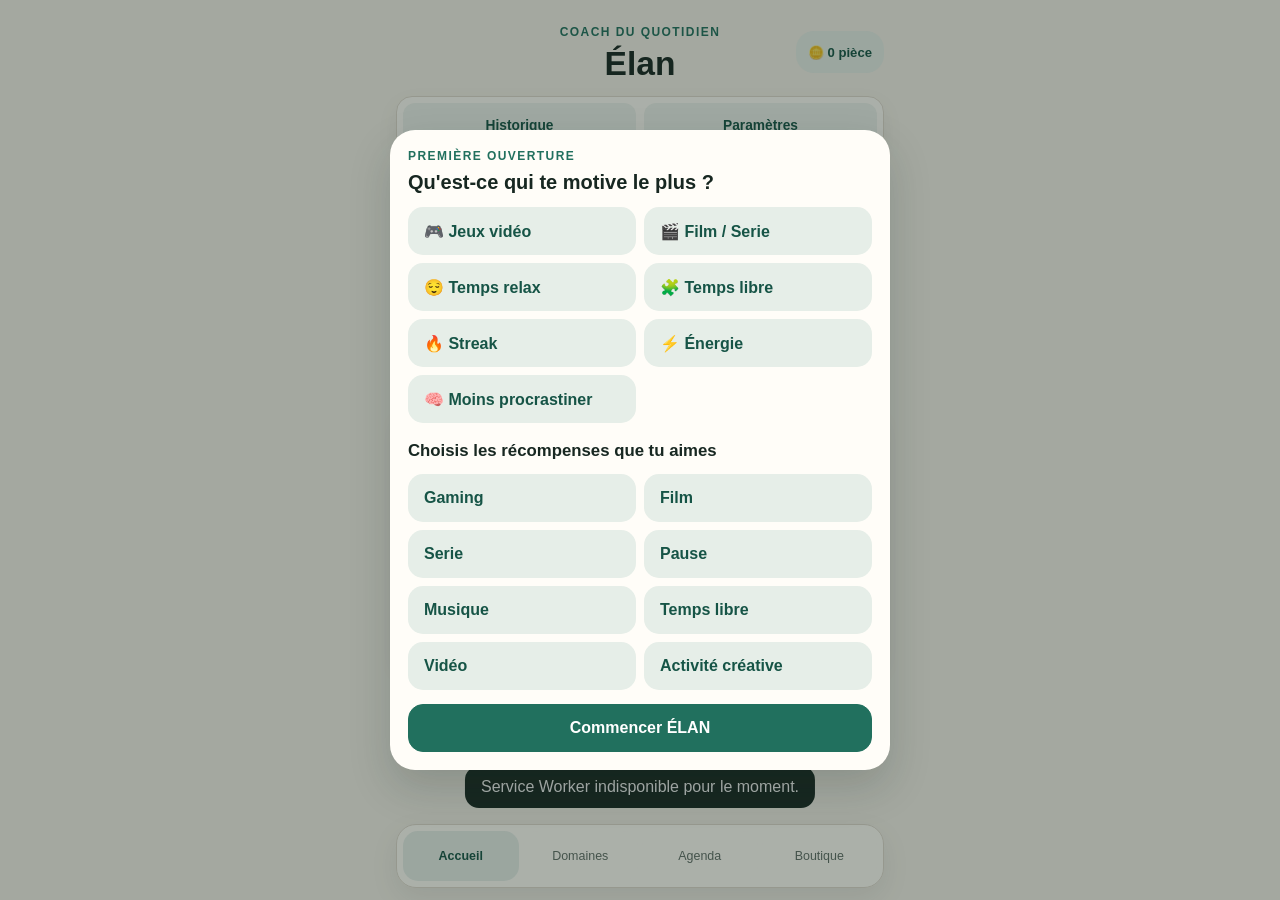
==== commit b65d24f2: "Add files via upload" ====
--- a/index.html
+++ b/index.html
@@ -533,11 +533,11 @@
 
         <section id="view-settings" class="view" aria-labelledby="settings-title">
           <div class="section-heading">
-            <p class="step">Paramètres</p>
-            <h2 id="settings-title">Réglages simples</h2>
+            <p class="step">Système</p>
+            <h2 id="settings-title">⚙️ ÉLAN</h2>
           </div>
-          <article class="card">
-            <h2>Notifications</h2>
+          <article class="card settings-card">
+            <h2>🔔 Notifications</h2>
             <p id="notification-status" class="status-box">Notifications non vérifiées.</p>
             <label class="switch-line">
               <input id="notify-important" type="checkbox">
@@ -547,44 +547,37 @@
               <input id="notify-summary" type="checkbox">
               <span>Résumé quotidien</span>
             </label>
-            <div class="button-row">
-              <button id="enable-notifications" class="primary">Autoriser</button>
-              <button id="test-notification" class="secondary">Tester</button>
-            </div>
             <p class="small-muted">Les rappels fonctionnent quand ÉLAN reste ouvert.</p>
           </article>
 
-          <article class="card">
-            <h2>Installation</h2>
+          <article class="card settings-card notification-diagnostic-card">
+            <h2>🧪 Diagnostic Notifications</h2>
+            <div class="notification-diagnostic-grid">
+              <p><span>Permission</span><strong id="notification-diagnostic-permission">Non vérifiée</strong></p>
+              <p><span>Notifications</span><strong id="notification-diagnostic-support">Non vérifiées</strong></p>
+              <p><span>Service Worker</span><strong id="notification-diagnostic-sw">Non vérifié</strong></p>
+              <p><span>Chrome/PWA</span><strong id="notification-diagnostic-pwa">Non vérifié</strong></p>
+              <p><span>Rappels auto</span><strong id="notification-diagnostic-auto">Non vérifiés</strong></p>
+              <p><span>Dernier test</span><strong id="notification-diagnostic-last">Aucun test</strong></p>
+            </div>
+          </article>
+
+          <article class="card settings-card">
+            <h2>🎨 Apparence</h2>
+            <p class="status-box">Mode doux activé.</p>
+            <p class="small-muted">Interface simple, claire et mobile-first.</p>
+          </article>
+
+          <article class="card settings-card">
+            <h2>💾 Sauvegarde</h2>
             <p id="install-status" class="status-box">Vérification de l'installation.</p>
             <button id="settings-install-button" class="secondary wide">Ajouter ÉLAN à l'écran d'accueil</button>
             <p id="install-help" class="small-muted">Si le bouton ne fonctionne pas, ouvre le menu Chrome ⋮ puis choisis “Ajouter à l'écran d'accueil”.</p>
-          </article>
-
-          <article class="card">
-            <h2>Suggestions & idées</h2>
-            <p class="small-muted">Idées, commentaires, bugs ou suggestions. Aucun point ici.</p>
-            <label class="idea-label">
-              <span>Écrire une note</span>
-              <textarea id="ideas-input" rows="4" maxlength="500" placeholder="Ex.: ce qui bloque, ce qui aide, une idée à tester"></textarea>
-            </label>
-            <button id="save-idea" class="secondary wide">Garder cette idée</button>
-            <div id="ideas-list" class="idea-list hidden"></div>
-          </article>
-
-          <article class="card">
-            <h2>Recompenses</h2>
-            <p class="small-muted">Ajoute ce qui te fait du bien. Pas d'achat, pas de pression.</p>
-            <label class="idea-label">
-              <span>Nouvelle recompense</span>
-              <input id="reward-input" type="text" maxlength="80" placeholder="Ex.: Musique, Pause, Serie">
-            </label>
-            <button id="save-reward" class="secondary wide">Ajouter une recompense</button>
-            <div id="rewards-list" class="idea-list hidden"></div>
-          </article>
-
-          <article class="card version-card">
-            <h2>À propos</h2>
+            <button id="reset-data" class="danger-button">Effacer mes données locales</button>
+          </article>
+
+          <article class="card version-card settings-card">
+            <h2>ℹ️ À propos</h2>
             <p class="version-line">
               <strong id="app-version">Version : v0.12.1</strong>
               <span id="app-updated" class="muted">Dernière mise à jour : 2026-05-27</span>
@@ -595,8 +588,14 @@
             </ul>
           </article>
 
-          <article class="card">
-            <button id="reset-data" class="danger-button">Effacer mes données locales</button>
+          <article class="card settings-card settings-dev-card">
+            <h2>🛠 Développement</h2>
+            <p class="small-muted">Outils temporaires pour valider les notifications pendant le développement.</p>
+            <div class="settings-dev-actions">
+              <button id="enable-notifications" class="secondary wide">Autoriser les notifications</button>
+              <button id="check-notification-permissions" class="secondary wide">📱 Vérifier les permissions</button>
+              <button id="test-notification" class="secondary wide">🔔 Tester les notifications</button>
+            </div>
           </article>
         </section>
       </main>
--- a/styles.css
+++ b/styles.css
@@ -2322,6 +2322,63 @@
   padding: 11px 12px;
 }
 
+.settings-card {
+  border-radius: 16px;
+  box-shadow: 0 8px 20px rgba(23, 39, 33, 0.05);
+}
+
+.settings-card h2 {
+  font-size: 1.05rem;
+  margin-bottom: 8px;
+}
+
+.settings-dev-card {
+  background: #fffaf0;
+  border-color: #eadfb8;
+}
+
+.notification-diagnostic-card {
+  background: linear-gradient(155deg, #ffffff 0%, #eef7f2 100%);
+}
+
+.notification-diagnostic-grid {
+  display: grid;
+  gap: 8px;
+}
+
+.notification-diagnostic-grid p {
+  align-items: center;
+  background: rgba(255, 255, 255, 0.72);
+  border: 1px solid var(--border);
+  border-radius: 12px;
+  display: flex;
+  justify-content: space-between;
+  margin: 0;
+  padding: 10px 11px;
+}
+
+.notification-diagnostic-grid span {
+  color: var(--muted);
+  font-size: 0.82rem;
+}
+
+.notification-diagnostic-grid strong {
+  color: var(--brand);
+  font-size: 0.88rem;
+  text-align: right;
+}
+
+.settings-dev-actions {
+  display: grid;
+  gap: 8px;
+  margin-top: 12px;
+}
+
+.settings-dev-actions button {
+  min-height: 46px;
+  text-align: left;
+}
+
 .help-box {
   background: #fff3dc;
   border-radius: 13px;
@@ -2378,6 +2435,7 @@
   background: transparent;
   border-color: #e5c2bd;
   color: var(--danger);
+  margin-top: 10px;
   width: 100%;
 }
 
